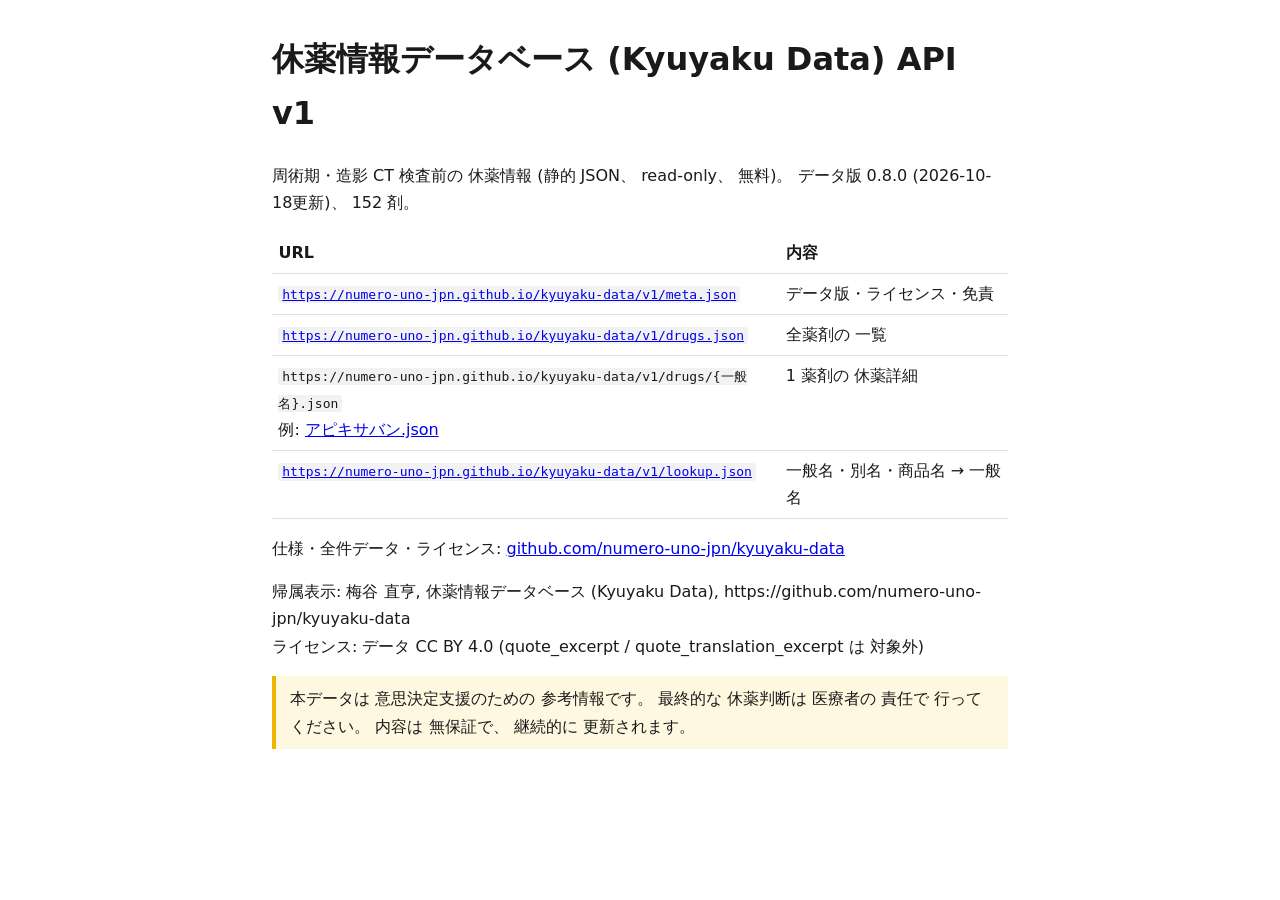
==== index.html @ b1fa1c4a "Sync data v0.8.0 (source 1fcdcb3)" ====
<!doctype html>
<html lang="ja">
<head>
<meta charset="utf-8">
<meta name="viewport" content="width=device-width, initial-scale=1">
<title>休薬情報データベース (Kyuyaku Data) API</title>
<style>
body{font-family:system-ui,-apple-system,"Segoe UI","Hiragino Sans","Noto Sans JP",sans-serif;max-width:46rem;margin:2rem auto;padding:0 1rem;line-height:1.7;color:#1a1a1a;background:#fff}
code{background:#f2f2f2;padding:.1em .3em;border-radius:3px;word-break:break-all}
table{border-collapse:collapse;width:100%}td,th{border-bottom:1px solid #ddd;padding:.4rem;text-align:left;vertical-align:top}
.note{background:#fff8e1;border-left:4px solid #f0b400;padding:.6rem .9rem}
@media (prefers-color-scheme:dark){body{color:#e6e6e6;background:#141414}code{background:#2a2a2a}td,th{border-color:#333}.note{background:#2b2512}a{color:#8ab4ff}}
</style>
</head>
<body>
<h1>休薬情報データベース (Kyuyaku Data) API v1</h1>
<p>周術期・造影 CT 検査前の 休薬情報 (静的 JSON、 read-only、 無料)。 データ版 0.8.0 (2026-10-18更新)、 152 剤。</p>
<table>
<tr><th>URL</th><th>内容</th></tr>
<tr><td><a href="https://numero-uno-jpn.github.io/kyuyaku-data/v1/meta.json"><code>https://numero-uno-jpn.github.io/kyuyaku-data/v1/meta.json</code></a></td><td>データ版・ライセンス・免責</td></tr>
<tr><td><a href="https://numero-uno-jpn.github.io/kyuyaku-data/v1/drugs.json"><code>https://numero-uno-jpn.github.io/kyuyaku-data/v1/drugs.json</code></a></td><td>全薬剤の 一覧</td></tr>
<tr><td><code>https://numero-uno-jpn.github.io/kyuyaku-data/v1/drugs/{一般名}.json</code><br>例: <a href="https://numero-uno-jpn.github.io/kyuyaku-data/v1/drugs/アピキサバン.json">アピキサバン.json</a></td><td>1 薬剤の 休薬詳細</td></tr>
<tr><td><a href="https://numero-uno-jpn.github.io/kyuyaku-data/v1/lookup.json"><code>https://numero-uno-jpn.github.io/kyuyaku-data/v1/lookup.json</code></a></td><td>一般名・別名・商品名 → 一般名</td></tr>
</table>
<p>仕様・全件データ・ライセンス: <a href="https://github.com/numero-uno-jpn/kyuyaku-data">github.com/numero-uno-jpn/kyuyaku-data</a></p>
<p>帰属表示: 梅谷 直亨, 休薬情報データベース (Kyuyaku Data), https://github.com/numero-uno-jpn/kyuyaku-data<br>ライセンス: データ CC BY 4.0 (quote_excerpt / quote_translation_excerpt は 対象外)</p>
<p class="note">本データは 意思決定支援のための 参考情報です。 最終的な 休薬判断は 医療者の 責任で 行ってください。 内容は 無保証で、 継続的に 更新されます。</p>
</body>
</html>
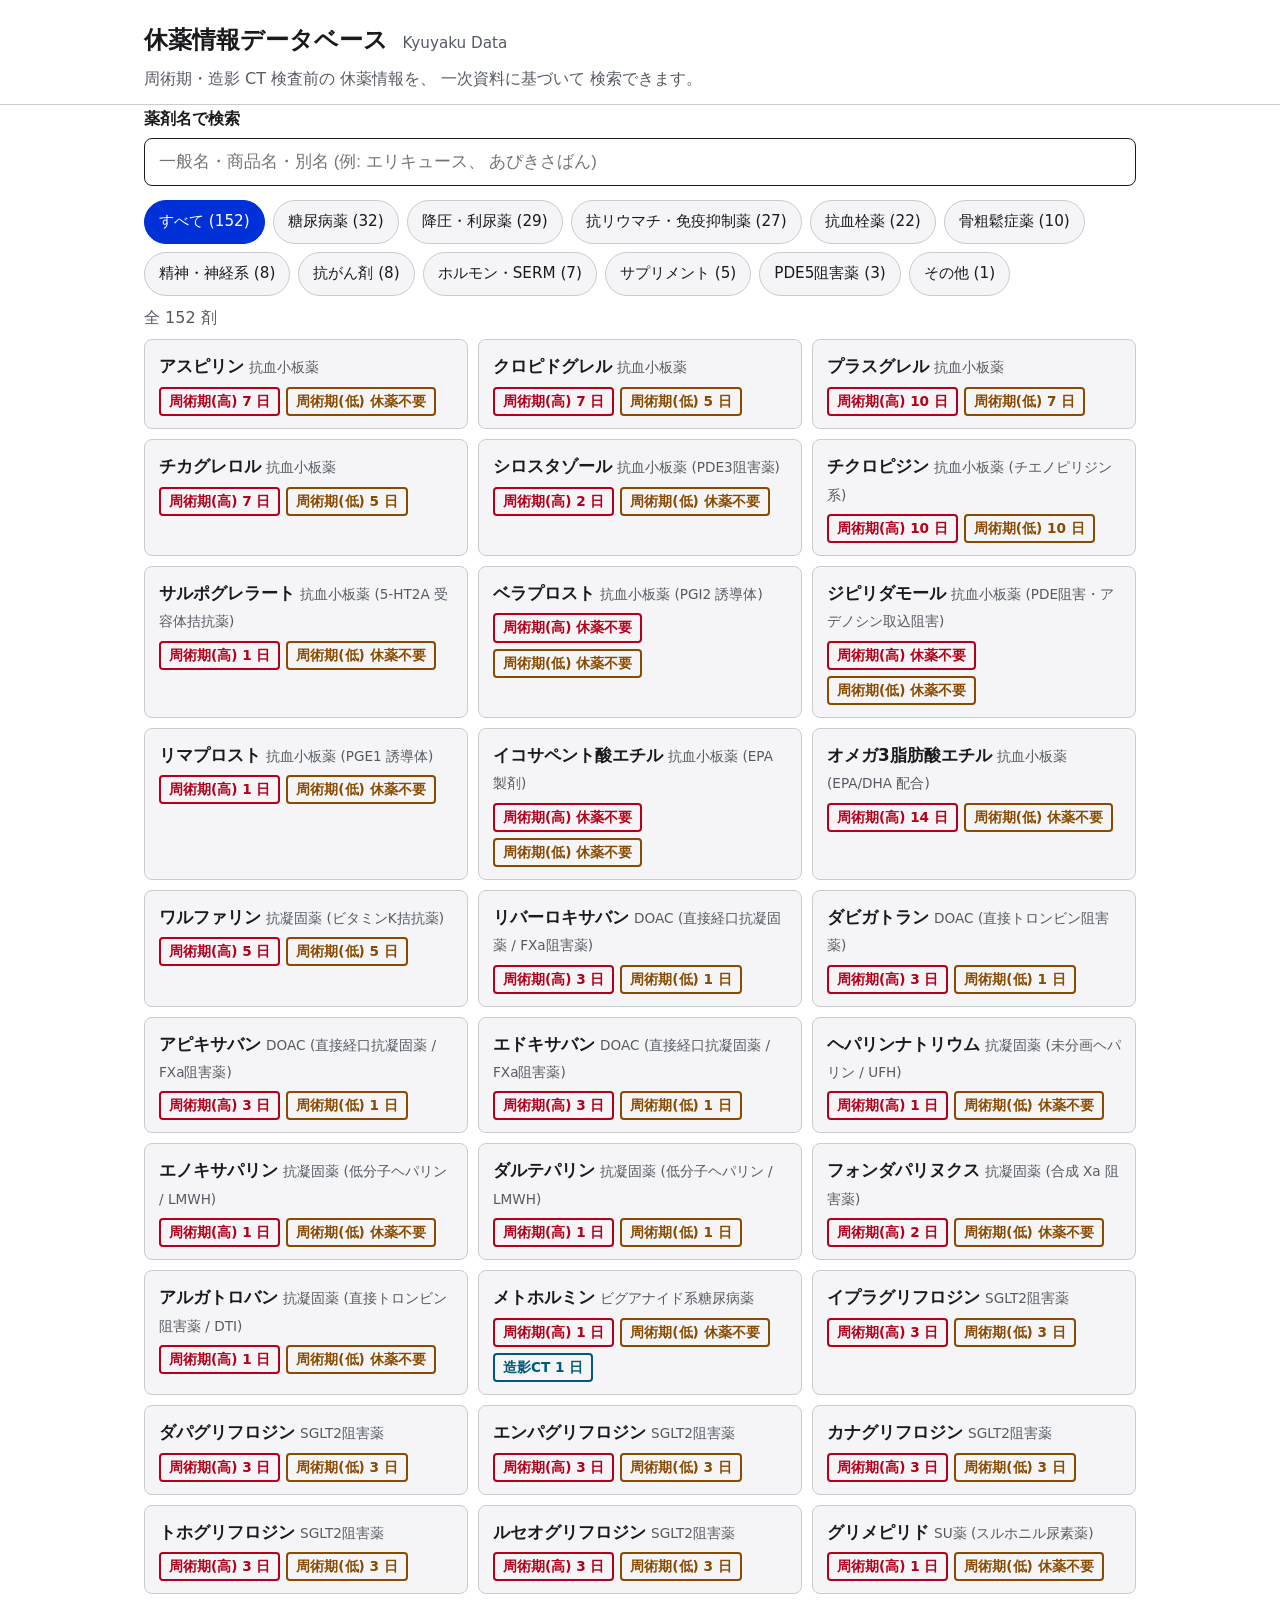
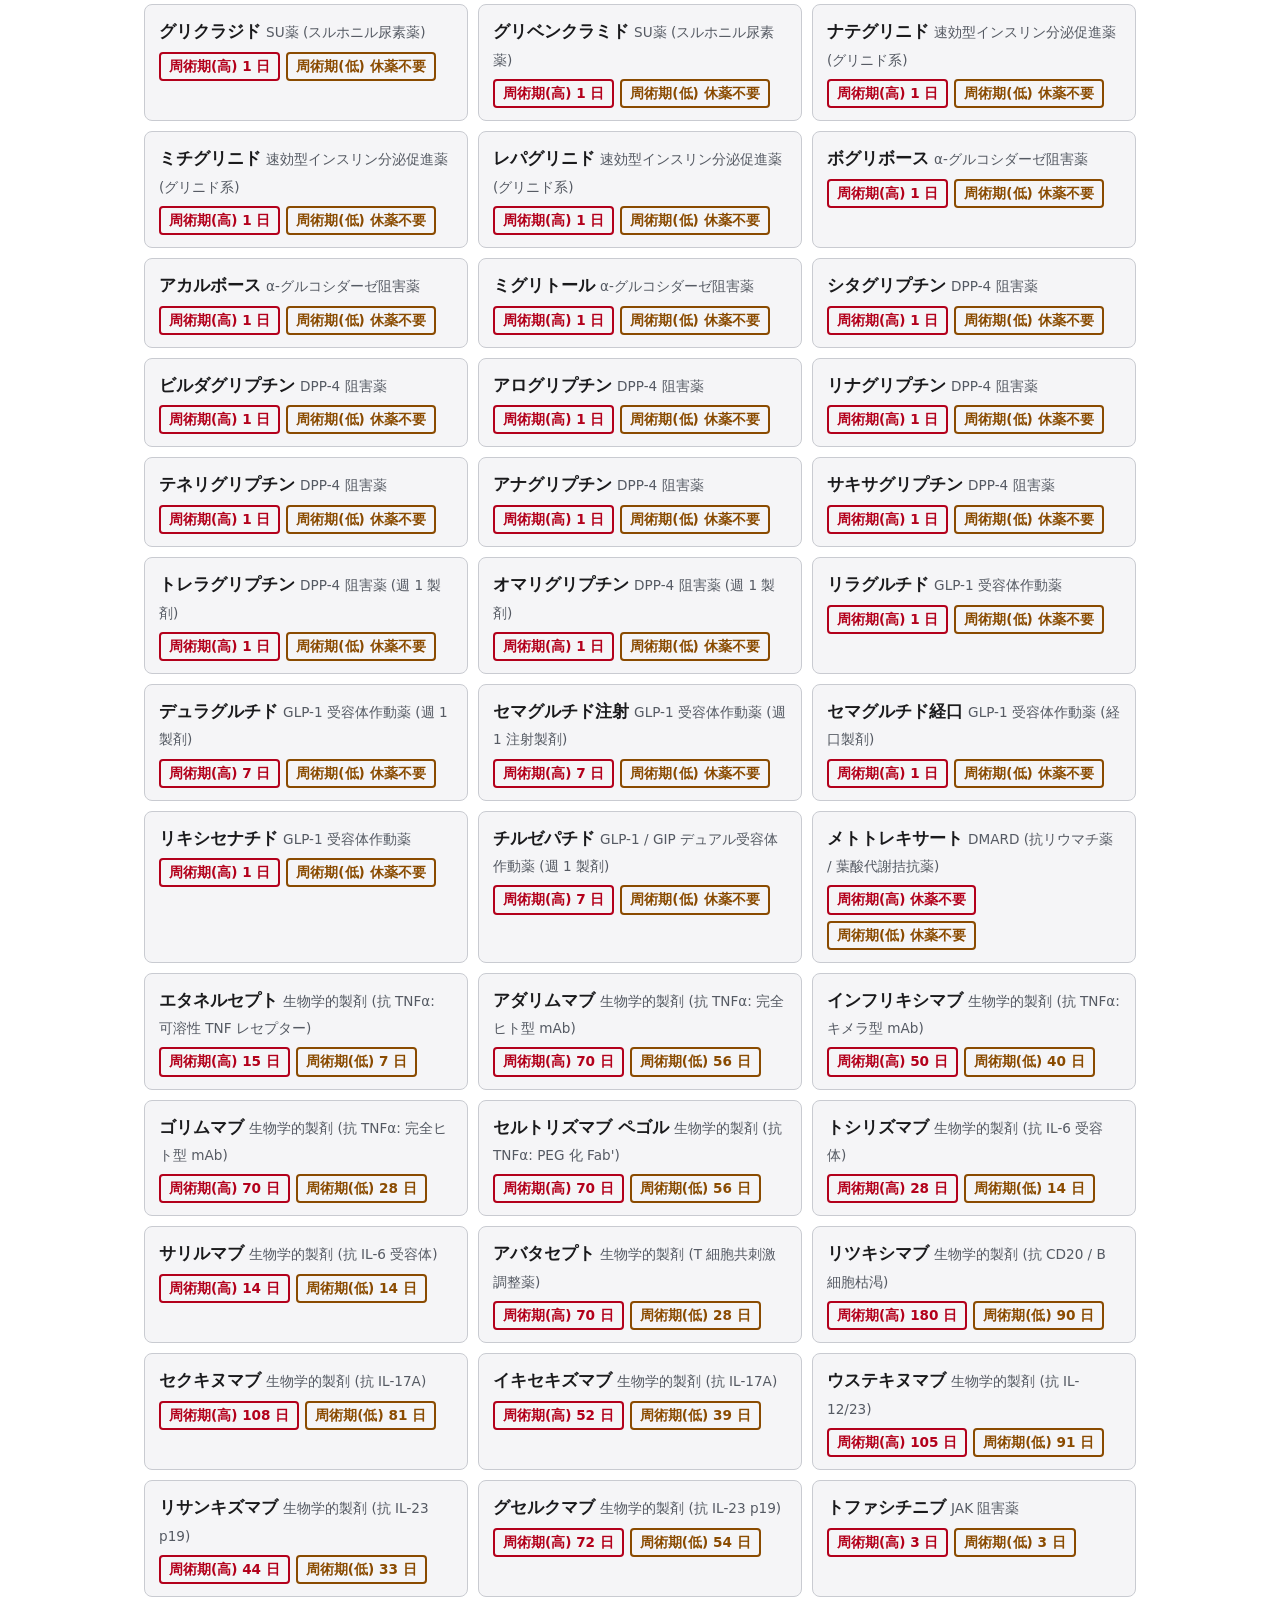
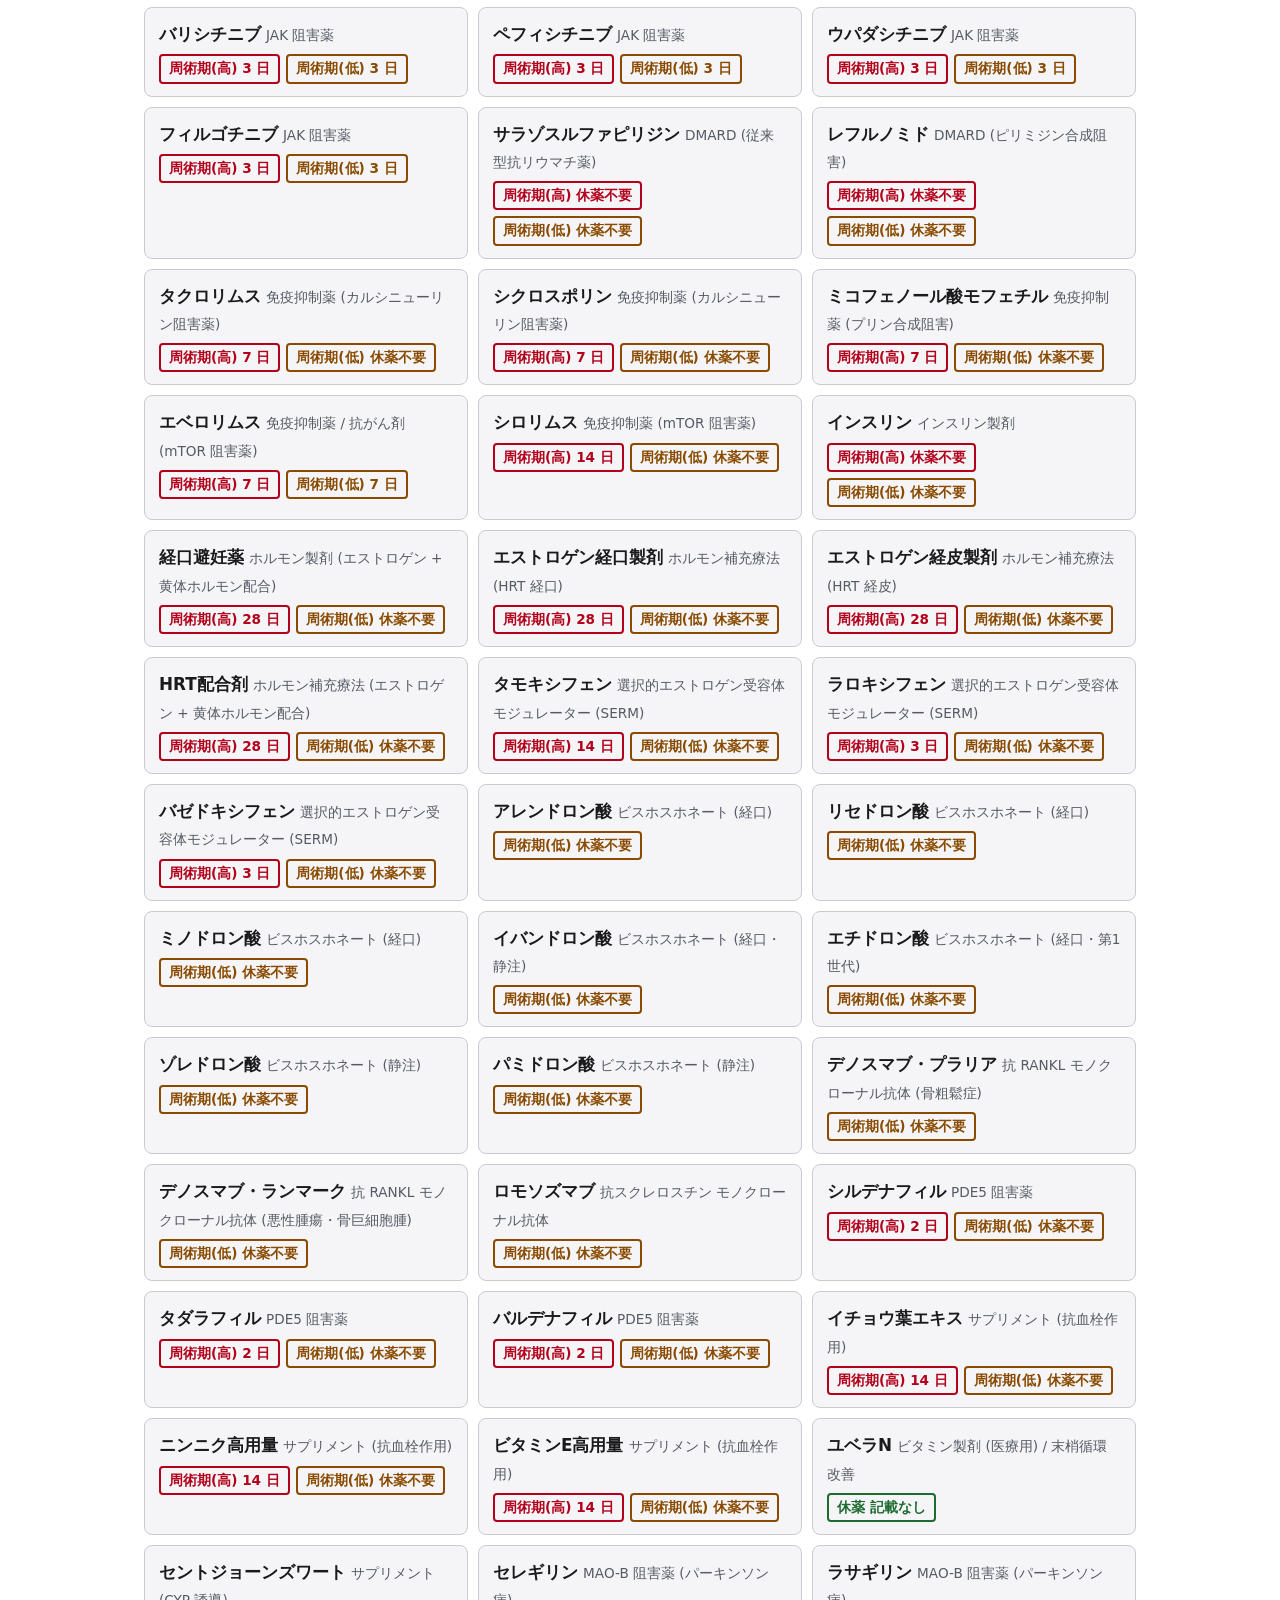
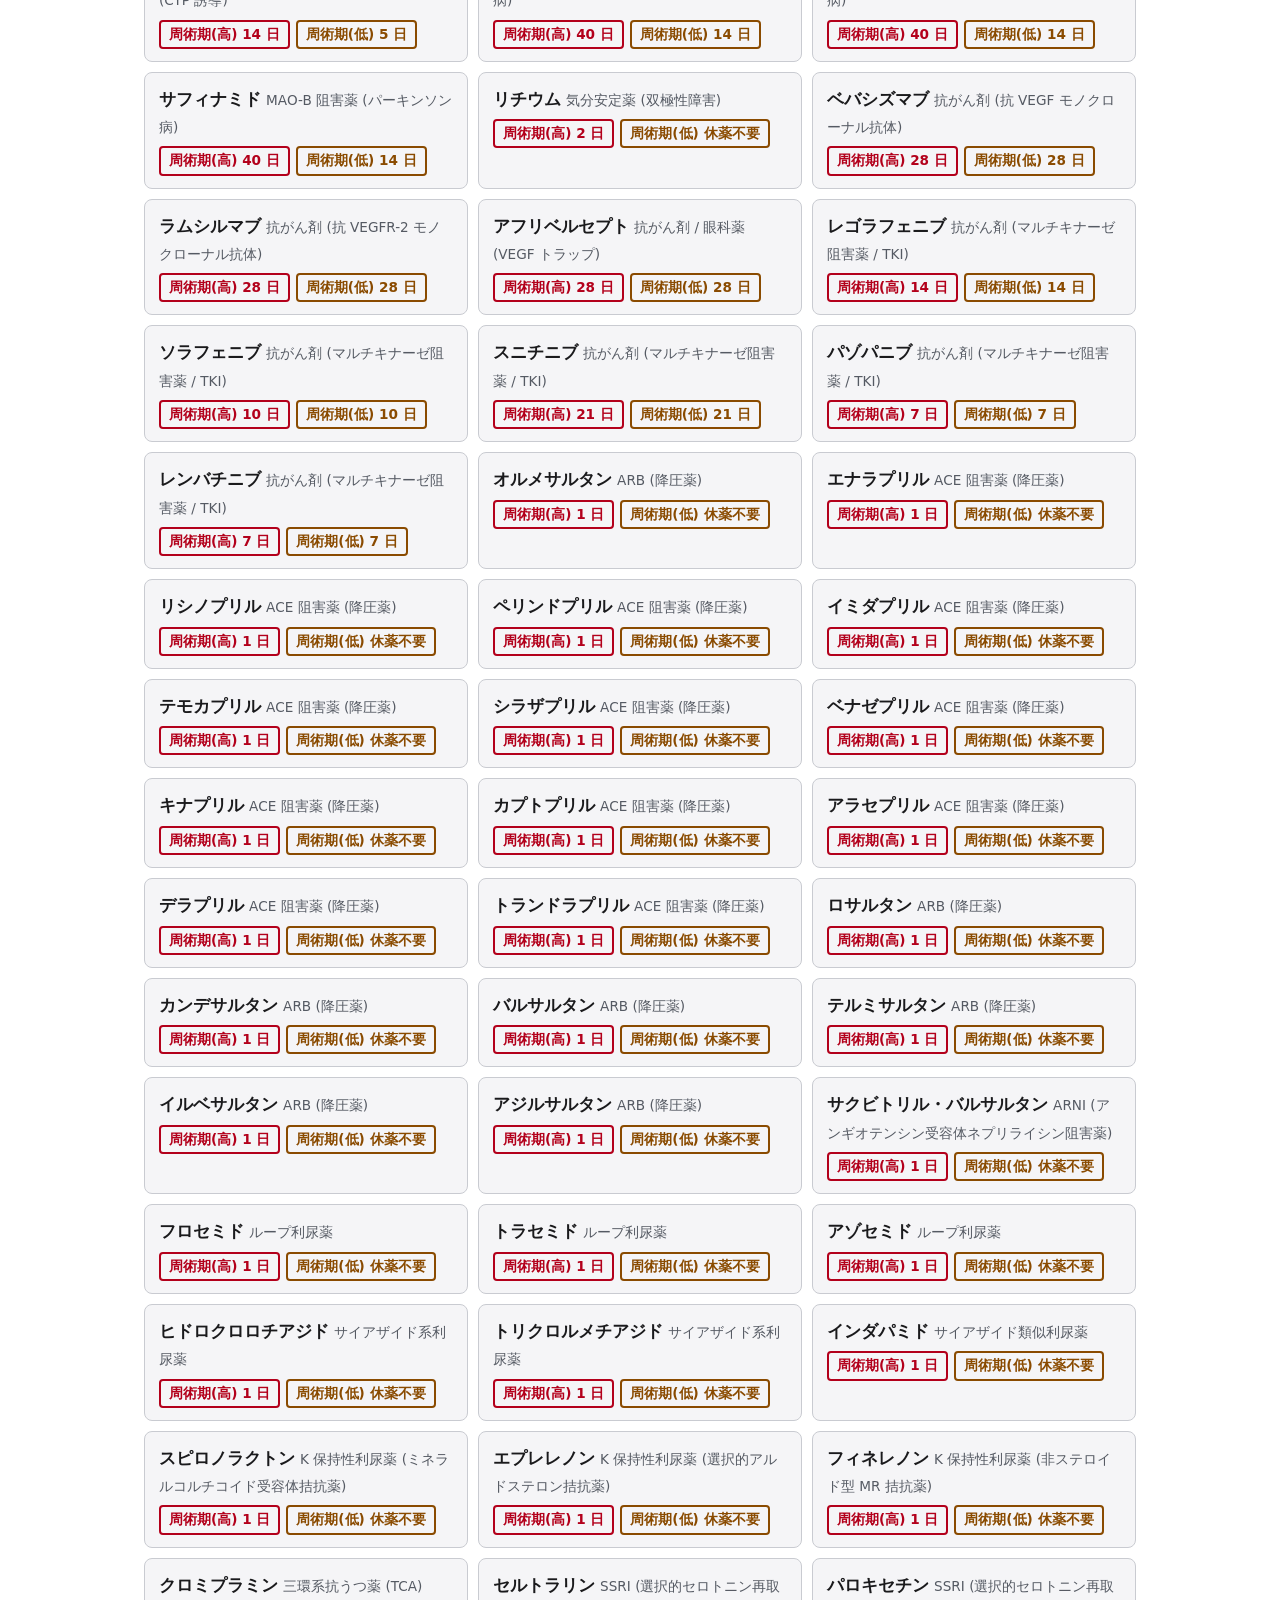
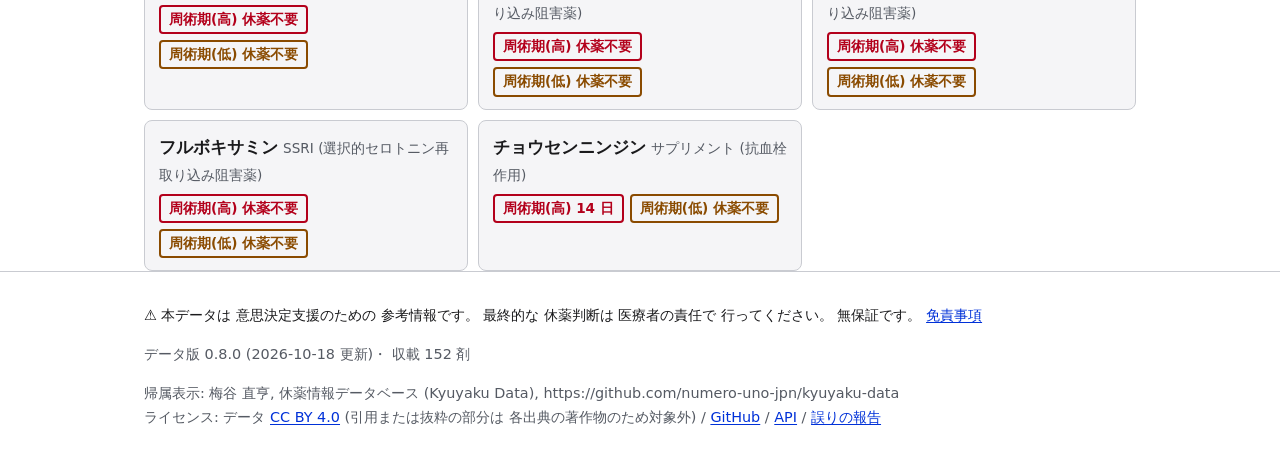
==== commit 5f45d9ce: "Sync data v0.8.0 (source a1aba4d)" ====
--- a/index.html
+++ b/index.html
@@ -3,27 +3,47 @@
 <head>
 <meta charset="utf-8">
 <meta name="viewport" content="width=device-width, initial-scale=1">
-<title>休薬情報データベース (Kyuyaku Data) API</title>
-<style>
-body{font-family:system-ui,-apple-system,"Segoe UI","Hiragino Sans","Noto Sans JP",sans-serif;max-width:46rem;margin:2rem auto;padding:0 1rem;line-height:1.7;color:#1a1a1a;background:#fff}
-code{background:#f2f2f2;padding:.1em .3em;border-radius:3px;word-break:break-all}
-table{border-collapse:collapse;width:100%}td,th{border-bottom:1px solid #ddd;padding:.4rem;text-align:left;vertical-align:top}
-.note{background:#fff8e1;border-left:4px solid #f0b400;padding:.6rem .9rem}
-@media (prefers-color-scheme:dark){body{color:#e6e6e6;background:#141414}code{background:#2a2a2a}td,th{border-color:#333}.note{background:#2b2512}a{color:#8ab4ff}}
-</style>
+<title>休薬情報データベース (Kyuyaku Data)</title>
+<meta name="description" content="周術期・造影 CT 検査前の休薬情報を、学会ガイドライン・PMDA 添付文書などの一次資料に基づいて検索できるオープンデータ。">
+<link rel="stylesheet" href="assets/style.css">
 </head>
 <body>
-<h1>休薬情報データベース (Kyuyaku Data) API v1</h1>
-<p>周術期・造影 CT 検査前の 休薬情報 (静的 JSON、 read-only、 無料)。 データ版 0.8.0 (2026-10-18更新)、 152 剤。</p>
-<table>
-<tr><th>URL</th><th>内容</th></tr>
-<tr><td><a href="https://numero-uno-jpn.github.io/kyuyaku-data/v1/meta.json"><code>https://numero-uno-jpn.github.io/kyuyaku-data/v1/meta.json</code></a></td><td>データ版・ライセンス・免責</td></tr>
-<tr><td><a href="https://numero-uno-jpn.github.io/kyuyaku-data/v1/drugs.json"><code>https://numero-uno-jpn.github.io/kyuyaku-data/v1/drugs.json</code></a></td><td>全薬剤の 一覧</td></tr>
-<tr><td><code>https://numero-uno-jpn.github.io/kyuyaku-data/v1/drugs/{一般名}.json</code><br>例: <a href="https://numero-uno-jpn.github.io/kyuyaku-data/v1/drugs/アピキサバン.json">アピキサバン.json</a></td><td>1 薬剤の 休薬詳細</td></tr>
-<tr><td><a href="https://numero-uno-jpn.github.io/kyuyaku-data/v1/lookup.json"><code>https://numero-uno-jpn.github.io/kyuyaku-data/v1/lookup.json</code></a></td><td>一般名・別名・商品名 → 一般名</td></tr>
-</table>
-<p>仕様・全件データ・ライセンス: <a href="https://github.com/numero-uno-jpn/kyuyaku-data">github.com/numero-uno-jpn/kyuyaku-data</a></p>
-<p>帰属表示: 梅谷 直亨, 休薬情報データベース (Kyuyaku Data), https://github.com/numero-uno-jpn/kyuyaku-data<br>ライセンス: データ CC BY 4.0 (quote_excerpt / quote_translation_excerpt は 対象外)</p>
-<p class="note">本データは 意思決定支援のための 参考情報です。 最終的な 休薬判断は 医療者の 責任で 行ってください。 内容は 無保証で、 継続的に 更新されます。</p>
+<a class="skip" href="#main">本文へ移動</a>
+<header class="site-header">
+  <div class="wrap">
+    <a class="site-title" href="#/">休薬情報データベース <span class="en">Kyuyaku Data</span></a>
+    <p class="site-lead">周術期・造影 CT 検査前の 休薬情報を、 一次資料に基づいて 検索できます。</p>
+  </div>
+</header>
+
+<main id="main" class="wrap" tabindex="-1">
+  <section id="list-view" aria-labelledby="search-label">
+    <div class="search">
+      <label id="search-label" for="q">薬剤名で検索</label>
+      <input id="q" type="search" autocomplete="off" spellcheck="false"
+             placeholder="一般名・商品名・別名 (例: エリキュース、 あぴきさばん)">
+    </div>
+    <div id="groups" class="chips" role="group" aria-label="薬効分類で絞り込み"></div>
+    <p id="status" class="status" aria-live="polite"></p>
+    <ul id="list" class="cards"></ul>
+  </section>
+
+  <section id="detail-view" hidden aria-live="polite"></section>
+</main>
+
+<footer class="site-footer">
+  <div class="wrap">
+    <p class="warn">⚠ 本データは 意思決定支援のための 参考情報です。 最終的な 休薬判断は 医療者の責任で 行ってください。 無保証です。
+      <a href="https://github.com/numero-uno-jpn/kyuyaku-data/blob/main/DISCLAIMER.md">免責事項</a></p>
+    <p id="meta-line"></p>
+    <p>帰属表示: 梅谷 直亨, 休薬情報データベース (Kyuyaku Data), https://github.com/numero-uno-jpn/kyuyaku-data<br>
+      ライセンス: データ <a href="https://creativecommons.org/licenses/by/4.0/deed.ja">CC BY 4.0</a>
+      (引用または抜粋の部分は 各出典の著作物のため対象外) /
+      <a href="https://github.com/numero-uno-jpn/kyuyaku-data">GitHub</a> /
+      <a href="v1/">API</a> /
+      <a href="https://github.com/numero-uno-jpn/kyuyaku-data/issues/new?template=correction.md">誤りの報告</a></p>
+  </div>
+</footer>
+<script src="assets/app.js" type="module"></script>
 </body>
 </html>
--- a/assets/style.css
+++ b/assets/style.css
@@ -0,0 +1,136 @@
+/* 休薬情報データベース 検索サイト — デジタル庁デザインシステムの 基準 (コントラスト・フォーカス・タップ領域) に 準拠 */
+:root {
+  --bg: #ffffff;
+  --surface: #f5f5f7;
+  --text: #1a1a1c;
+  --muted: #555a63;
+  --border: #c9cbd1;
+  --link: #0031d8;
+  --focus: #ffd43d;
+  --focus-ring: #1a1a1c;
+  --primary: #0031d8;
+  --on-primary: #ffffff;
+  --high: #b3001b;      /* 周術期 高リスク */
+  --low: #8a4b00;       /* 周術期 低リスク */
+  --ct: #00597a;        /* 造影CT */
+  --ok: #1d6b2f;        /* 継続可 */
+  --chip-on: #0031d8;
+  --note-bg: #fff6d6;
+  --note-border: #c78a00;
+  --radius: 8px;
+}
+@media (prefers-color-scheme: dark) {
+  :root {
+    --bg: #121316;
+    --surface: #1d1f24;
+    --text: #ececef;
+    --muted: #b4b8c0;
+    --border: #474b54;
+    --link: #8fb0ff;
+    --focus: #ffd43d;
+    --focus-ring: #ffd43d;
+    --primary: #8fb0ff;
+    --on-primary: #0b0c0e;
+    --high: #ff8a99;
+    --low: #f3b45c;
+    --ct: #6fd0f2;
+    --ok: #7fd690;
+    --chip-on: #8fb0ff;
+    --note-bg: #2c2612;
+    --note-border: #c78a00;
+  }
+}
+
+* { box-sizing: border-box; }
+html { -webkit-text-size-adjust: 100%; }
+body {
+  margin: 0;
+  font-family: "Noto Sans JP", "Hiragino Sans", "Yu Gothic UI", "Meiryo", system-ui, sans-serif;
+  font-size: 16px;
+  line-height: 1.7;
+  color: var(--text);
+  background: var(--bg);
+}
+.wrap { max-width: 64rem; margin: 0 auto; padding: 0 16px; }
+a { color: var(--link); text-underline-offset: 2px; }
+:focus-visible { outline: 3px solid var(--focus-ring); outline-offset: 2px; box-shadow: 0 0 0 6px var(--focus); }
+.skip { position: absolute; left: -999px; top: 0; }
+.skip:focus { left: 8px; top: 8px; background: var(--bg); padding: 8px 12px; z-index: 10; }
+
+.site-header { border-bottom: 1px solid var(--border); padding: 20px 0 12px; }
+.site-title { font-size: 1.5rem; font-weight: 700; color: var(--text); text-decoration: none; }
+.site-title .en { font-size: .95rem; font-weight: 500; color: var(--muted); margin-left: .4em; }
+.site-lead { margin: 4px 0 0; color: var(--muted); }
+main { padding: 20px 16px 40px; outline: none; }
+main:focus, main:focus-visible { outline: none; box-shadow: none; }  /* 画面遷移時の プログラム的 フォーカス用 */
+
+.search label { display: block; font-weight: 700; margin-bottom: 6px; }
+.search input {
+  width: 100%; min-height: 48px; padding: 8px 14px; font-size: 1.05rem;
+  color: var(--text); background: var(--bg);
+  border: 1px solid var(--text); border-radius: var(--radius);
+}
+.chips { display: flex; flex-wrap: wrap; gap: 8px; margin: 14px 0 6px; }
+.chip {
+  min-height: 44px; padding: 6px 14px; font: inherit; font-size: .95rem; cursor: pointer;
+  color: var(--text); background: var(--surface);
+  border: 1px solid var(--border); border-radius: 999px;
+}
+.chip[aria-pressed="true"] { color: var(--on-primary); background: var(--chip-on); border-color: var(--chip-on); }
+.status { color: var(--muted); margin: 8px 0; min-height: 1.7em; }
+
+.cards { list-style: none; padding: 0; margin: 0; display: grid; gap: 10px;
+  grid-template-columns: repeat(auto-fill, minmax(17rem, 1fr)); }
+.card {
+  display: block; height: 100%; padding: 12px 14px; min-height: 44px;
+  color: var(--text); text-decoration: none;
+  background: var(--surface); border: 1px solid var(--border); border-radius: var(--radius);
+}
+.card:hover { border-color: var(--primary); }
+.card .name { font-weight: 700; font-size: 1.05rem; }
+.card .cat { color: var(--muted); font-size: .85rem; }
+.card .hit { color: var(--muted); font-size: .85rem; }
+.badges { display: flex; flex-wrap: wrap; gap: 6px; margin-top: 6px; }
+.badge { display: inline-block; padding: 1px 8px; font-size: .85rem; font-weight: 700;
+  border: 2px solid currentColor; border-radius: 4px; }
+.badge.high { color: var(--high); }
+.badge.low { color: var(--low); }
+.badge.ct { color: var(--ct); }
+.badge.ok { color: var(--ok); }
+
+/* 詳細 */
+.back { display: inline-flex; align-items: center; min-height: 44px; margin-bottom: 8px; }
+.detail h1 { font-size: 1.6rem; margin: 0; line-height: 1.4; }
+.detail .cat { color: var(--muted); margin: 2px 0 12px; }
+.alias { color: var(--muted); font-size: .9rem; margin: 0 0 12px; }
+.big { display: grid; gap: 10px; grid-template-columns: repeat(auto-fit, minmax(11rem, 1fr)); margin: 12px 0 16px; }
+.big .box { border: 2px solid currentColor; border-radius: var(--radius); padding: 10px 14px; }
+.big .box .k { font-size: .85rem; font-weight: 700; }
+.big .box .v { font-size: 1.6rem; font-weight: 700; line-height: 1.3; color: var(--text); }
+.big .box.high { color: var(--high); } .big .box.low { color: var(--low); }
+.big .box.ct { color: var(--ct); } .big .box.ok { color: var(--ok); }
+.note { background: var(--note-bg); border-left: 4px solid var(--note-border); padding: 10px 14px; margin: 10px 0; border-radius: 4px; }
+.detail h2 { font-size: 1.2rem; margin: 26px 0 8px; padding-bottom: 4px; border-bottom: 1px solid var(--border); }
+.hint { color: var(--muted); font-size: .9rem; margin: 4px 0 8px; }
+.table-scroll { overflow-x: auto; }
+table { border-collapse: collapse; width: 100%; font-size: .95rem; }
+th, td { border-bottom: 1px solid var(--border); padding: 8px; text-align: left; vertical-align: top; }
+th { background: var(--surface); white-space: nowrap; }
+td.num { white-space: nowrap; font-weight: 700; }
+.deriv { display: inline-block; font-size: .8rem; padding: 0 6px; border: 1px solid var(--border); border-radius: 4px; white-space: nowrap; }
+details { margin-top: 6px; }
+summary { cursor: pointer; color: var(--link); min-height: 32px; }
+blockquote { margin: 6px 0; padding: 6px 12px; border-left: 3px solid var(--border); color: var(--text); background: var(--surface); }
+.tr { color: var(--muted); font-size: .9rem; }
+.loc { color: var(--muted); font-size: .85rem; }
+.refs { padding-left: 1.2em; }
+.refs li { margin-bottom: 10px; }
+.actions { display: flex; flex-wrap: wrap; gap: 8px; margin: 18px 0 0; }
+.btn {
+  min-height: 44px; padding: 8px 16px; font: inherit; cursor: pointer;
+  color: var(--on-primary); background: var(--primary); border: 1px solid var(--primary); border-radius: var(--radius);
+}
+.btn.secondary { color: var(--primary); background: transparent; }
+
+.site-footer { border-top: 1px solid var(--border); padding: 16px 0 32px; color: var(--muted); font-size: .9rem; }
+.site-footer .warn { color: var(--text); }
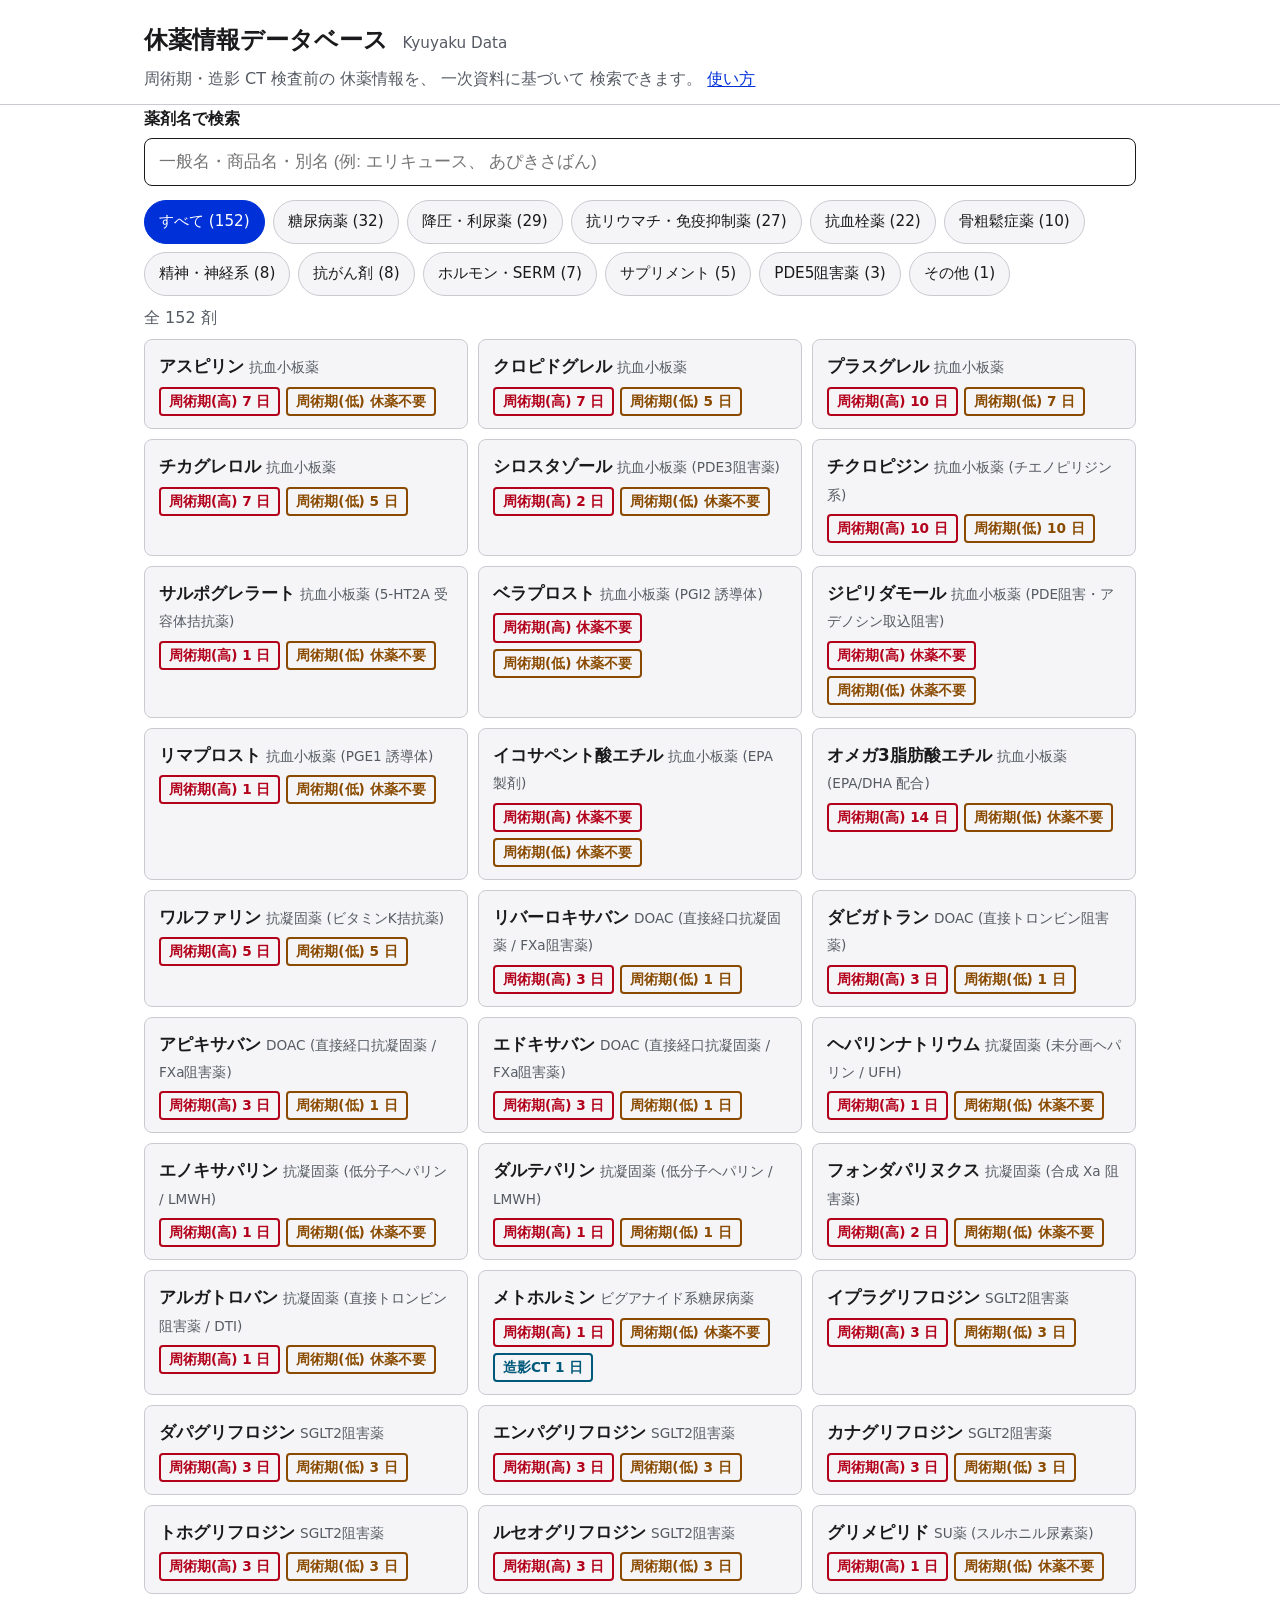
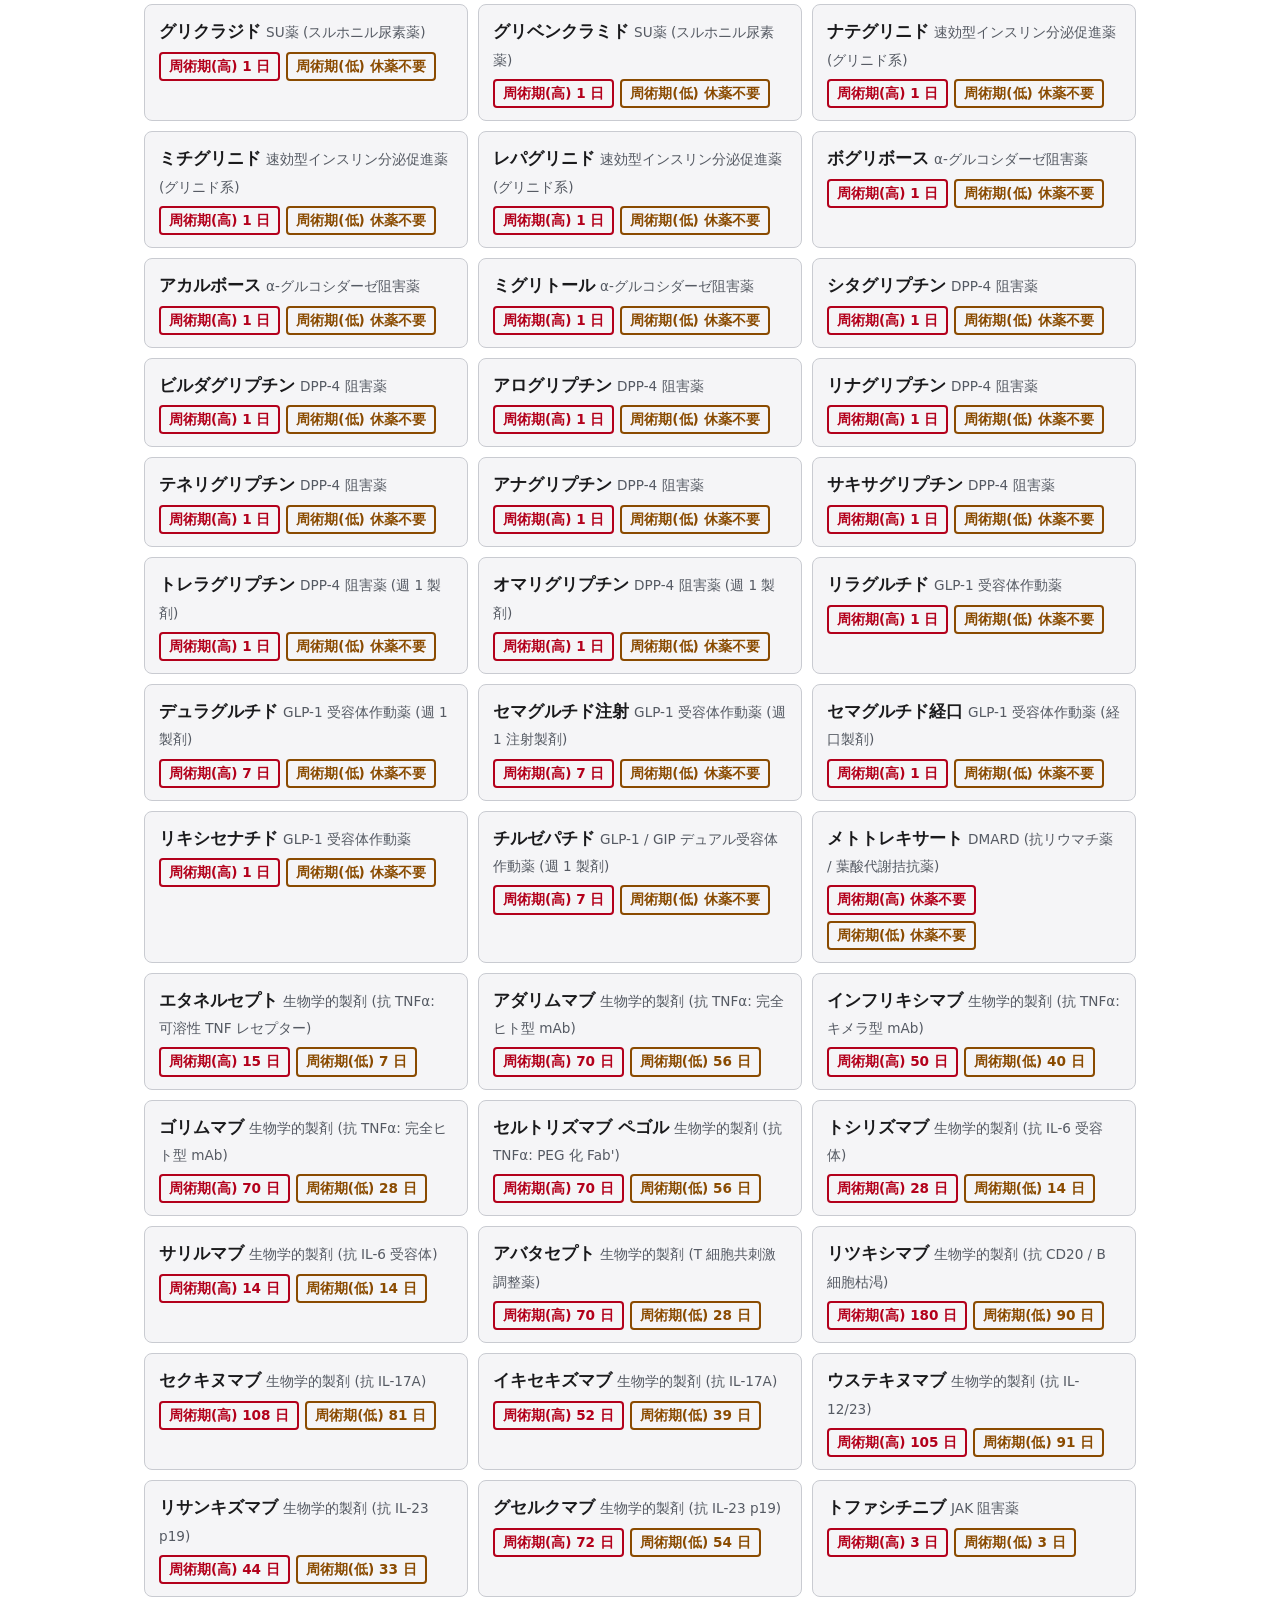
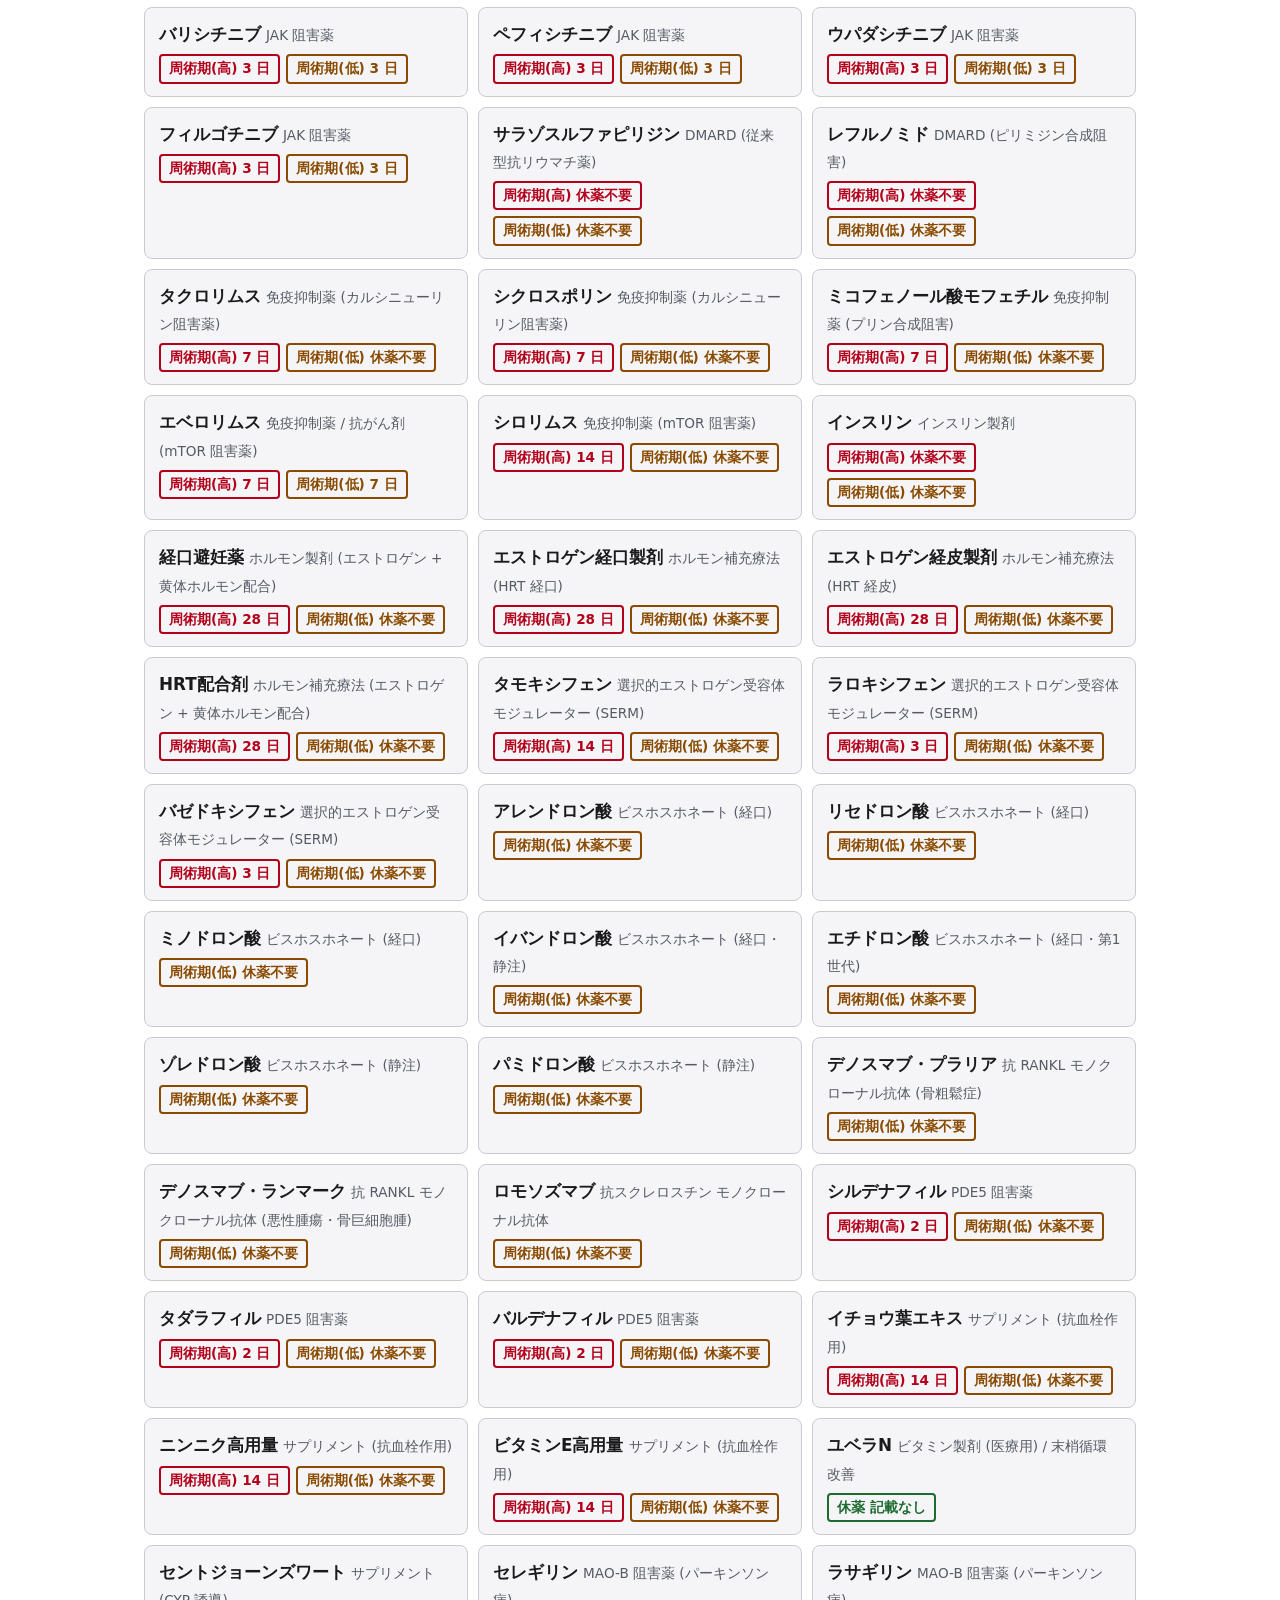
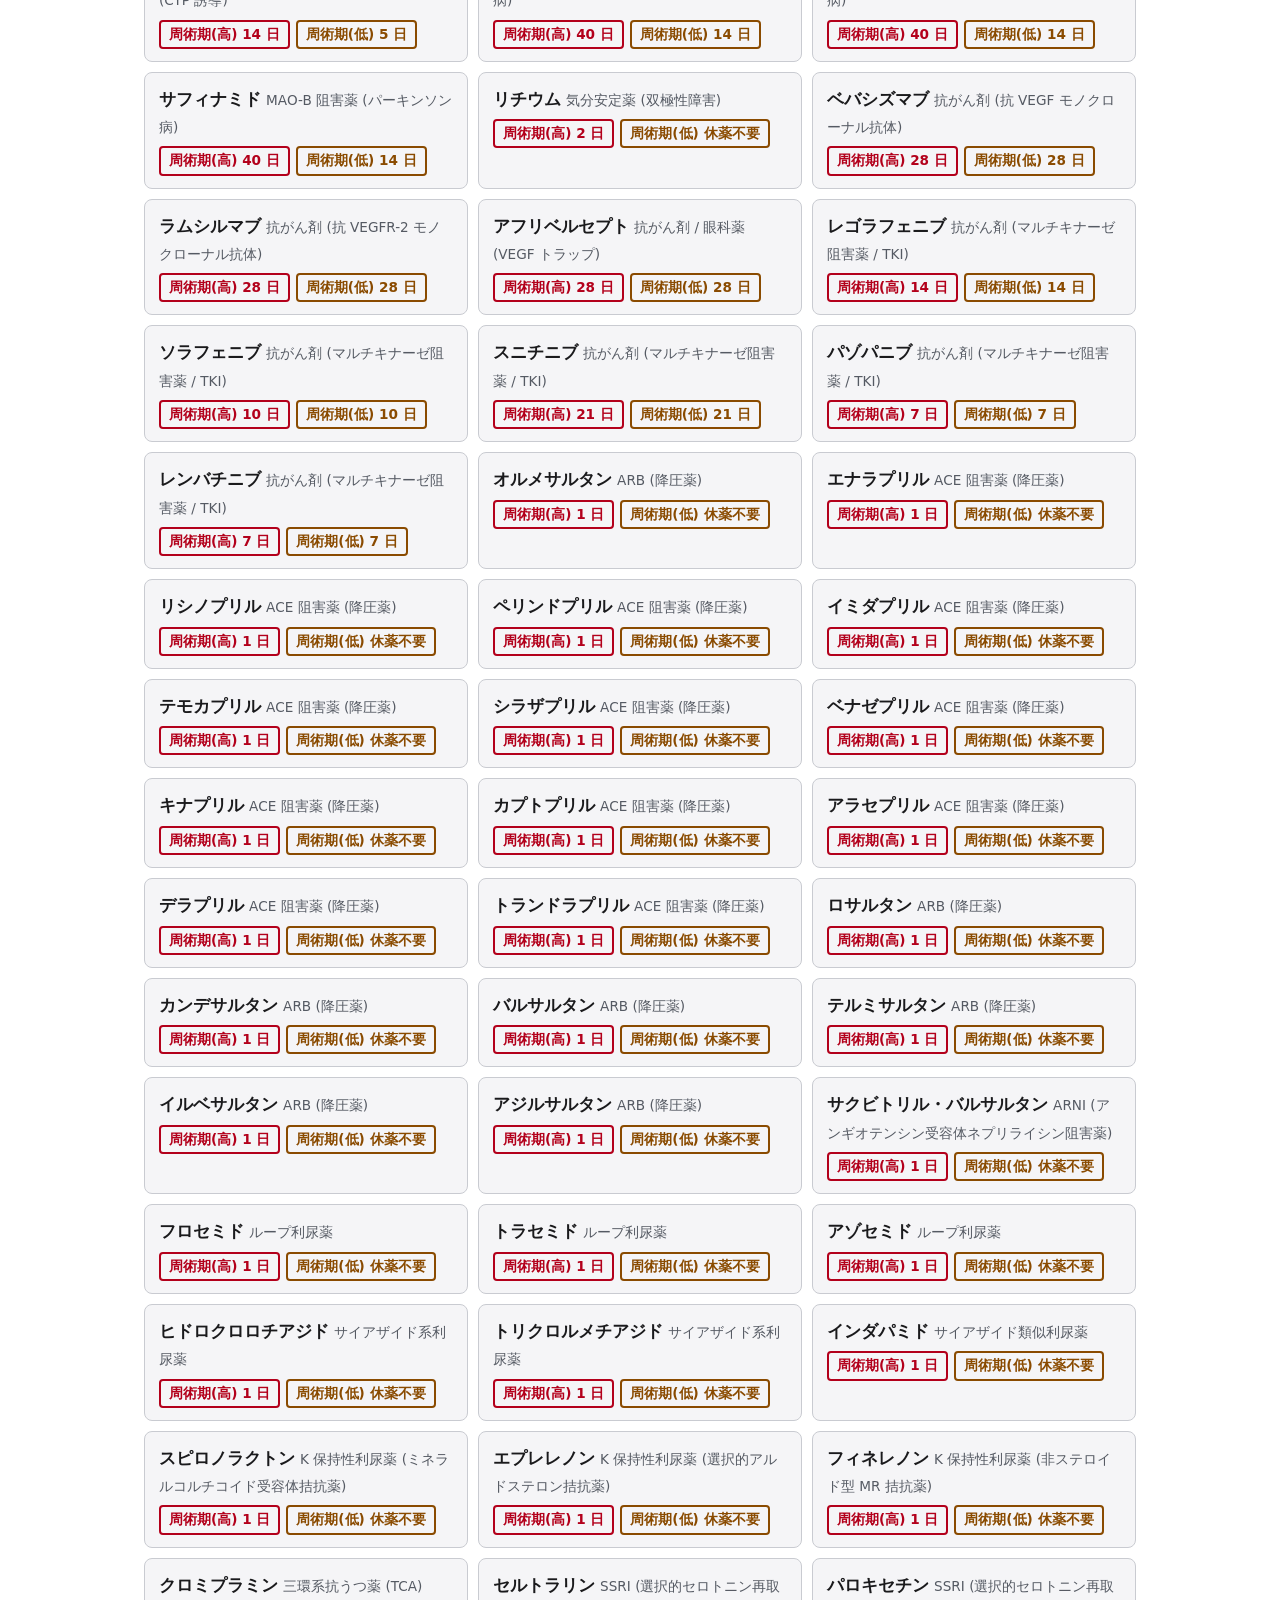
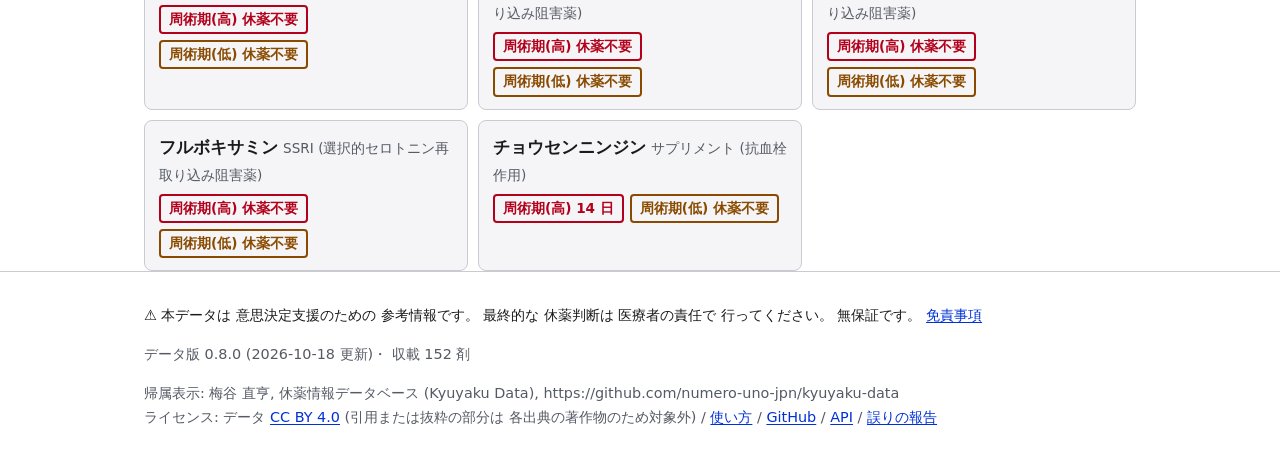
==== commit 7ca5350f: "Sync data v0.8.0 (source 51dc982)" ====
--- a/index.html
+++ b/index.html
@@ -12,7 +12,7 @@
 <header class="site-header">
   <div class="wrap">
     <a class="site-title" href="#/">休薬情報データベース <span class="en">Kyuyaku Data</span></a>
-    <p class="site-lead">周術期・造影 CT 検査前の 休薬情報を、 一次資料に基づいて 検索できます。</p>
+    <p class="site-lead">周術期・造影 CT 検査前の 休薬情報を、 一次資料に基づいて 検索できます。 <a href="guide.html">使い方</a></p>
   </div>
 </header>
 
@@ -39,6 +39,7 @@
     <p>帰属表示: 梅谷 直亨, 休薬情報データベース (Kyuyaku Data), https://github.com/numero-uno-jpn/kyuyaku-data<br>
       ライセンス: データ <a href="https://creativecommons.org/licenses/by/4.0/deed.ja">CC BY 4.0</a>
       (引用または抜粋の部分は 各出典の著作物のため対象外) /
+      <a href="guide.html">使い方</a> /
       <a href="https://github.com/numero-uno-jpn/kyuyaku-data">GitHub</a> /
       <a href="v1/">API</a> /
       <a href="https://github.com/numero-uno-jpn/kyuyaku-data/issues/new?template=correction.md">誤りの報告</a></p>
--- a/assets/style.css
+++ b/assets/style.css
@@ -54,6 +54,8 @@
 .wrap { max-width: 64rem; margin: 0 auto; padding: 0 16px; }
 a { color: var(--link); text-underline-offset: 2px; }
 :focus-visible { outline: 3px solid var(--focus-ring); outline-offset: 2px; box-shadow: 0 0 0 6px var(--focus); }
+.sr { position: absolute; width: 1px; height: 1px; overflow: hidden; clip: rect(0 0 0 0); white-space: nowrap; }
+.ext { font-size: .8em; margin-left: .15em; }
 .skip { position: absolute; left: -999px; top: 0; }
 .skip:focus { left: 8px; top: 8px; background: var(--bg); padding: 8px 12px; z-index: 10; }
 
@@ -78,6 +80,8 @@
 }
 .chip[aria-pressed="true"] { color: var(--on-primary); background: var(--chip-on); border-color: var(--chip-on); }
 .status { color: var(--muted); margin: 8px 0; min-height: 1.7em; }
+.link-btn { font: inherit; color: var(--link); background: none; border: none; padding: 4px 2px; min-height: 44px;
+  text-decoration: underline; text-underline-offset: 2px; cursor: pointer; }
 
 .cards { list-style: none; padding: 0; margin: 0; display: grid; gap: 10px;
   grid-template-columns: repeat(auto-fill, minmax(17rem, 1fr)); }
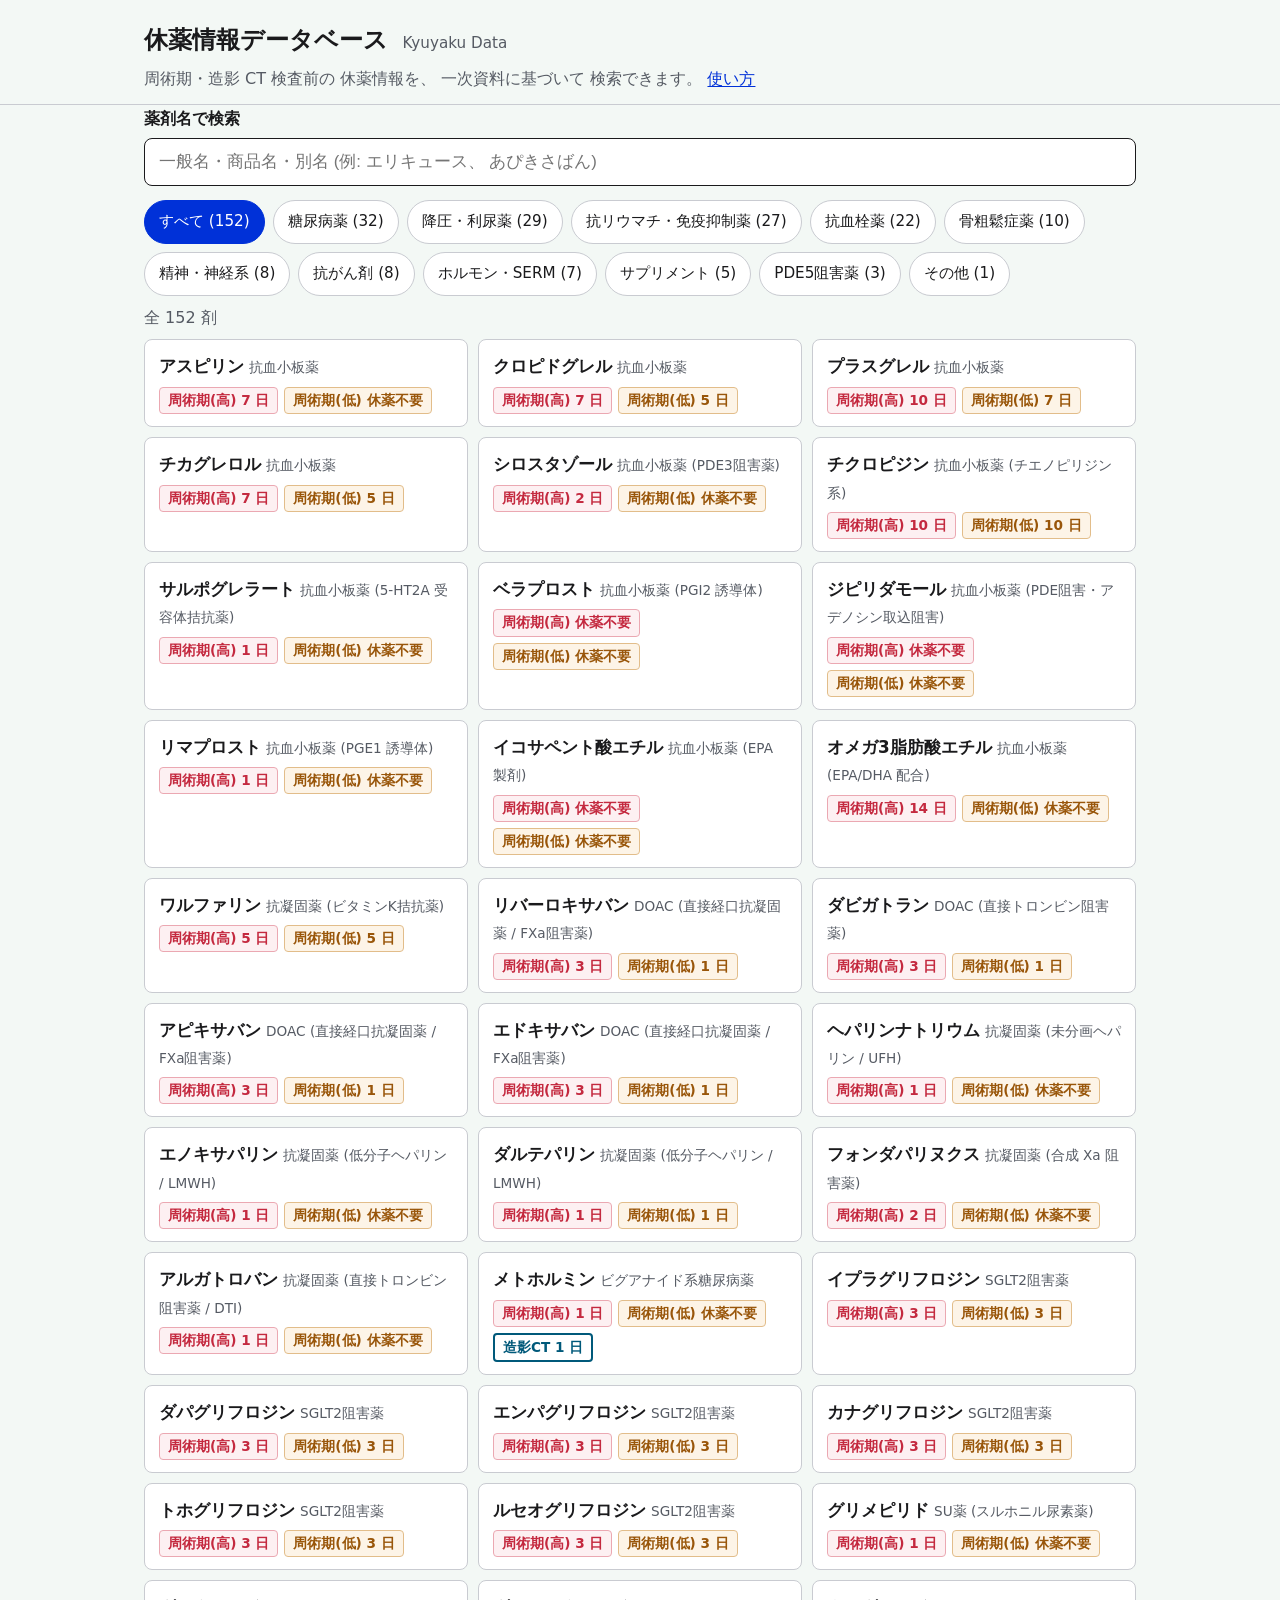
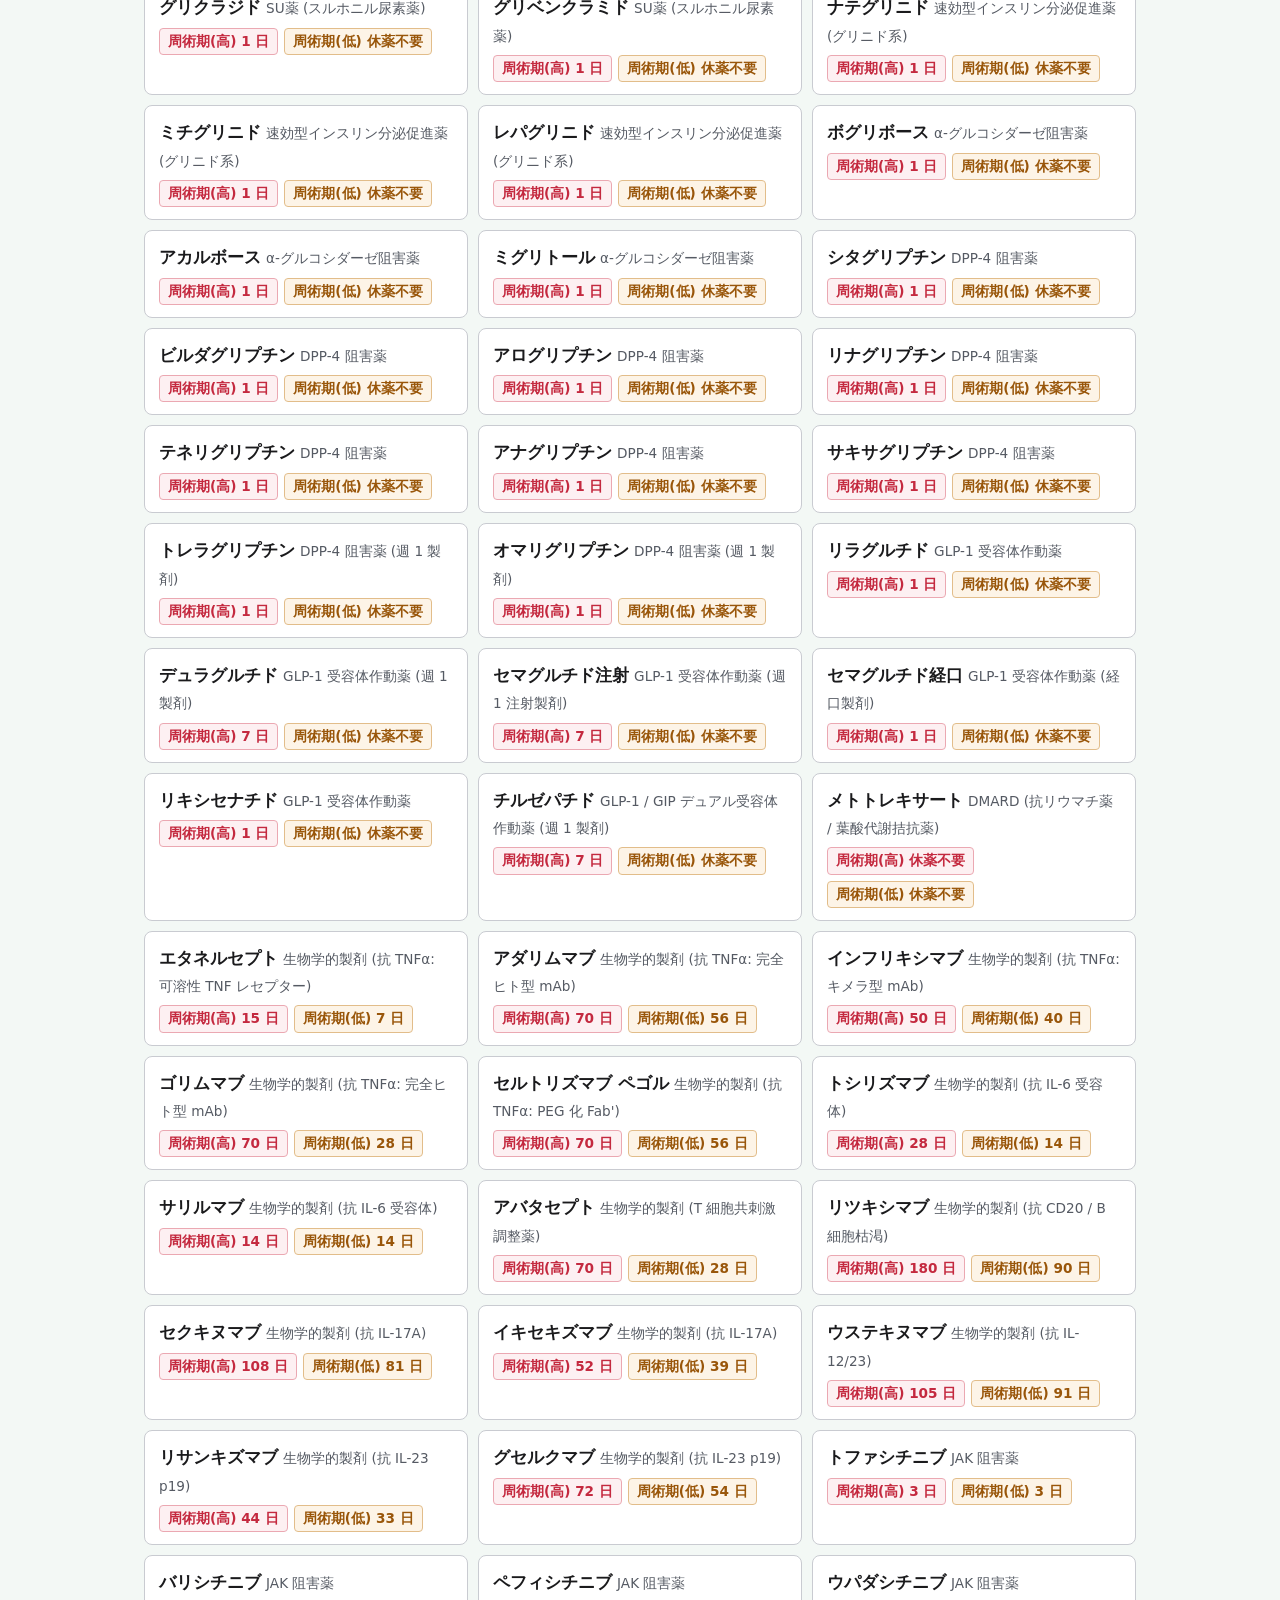
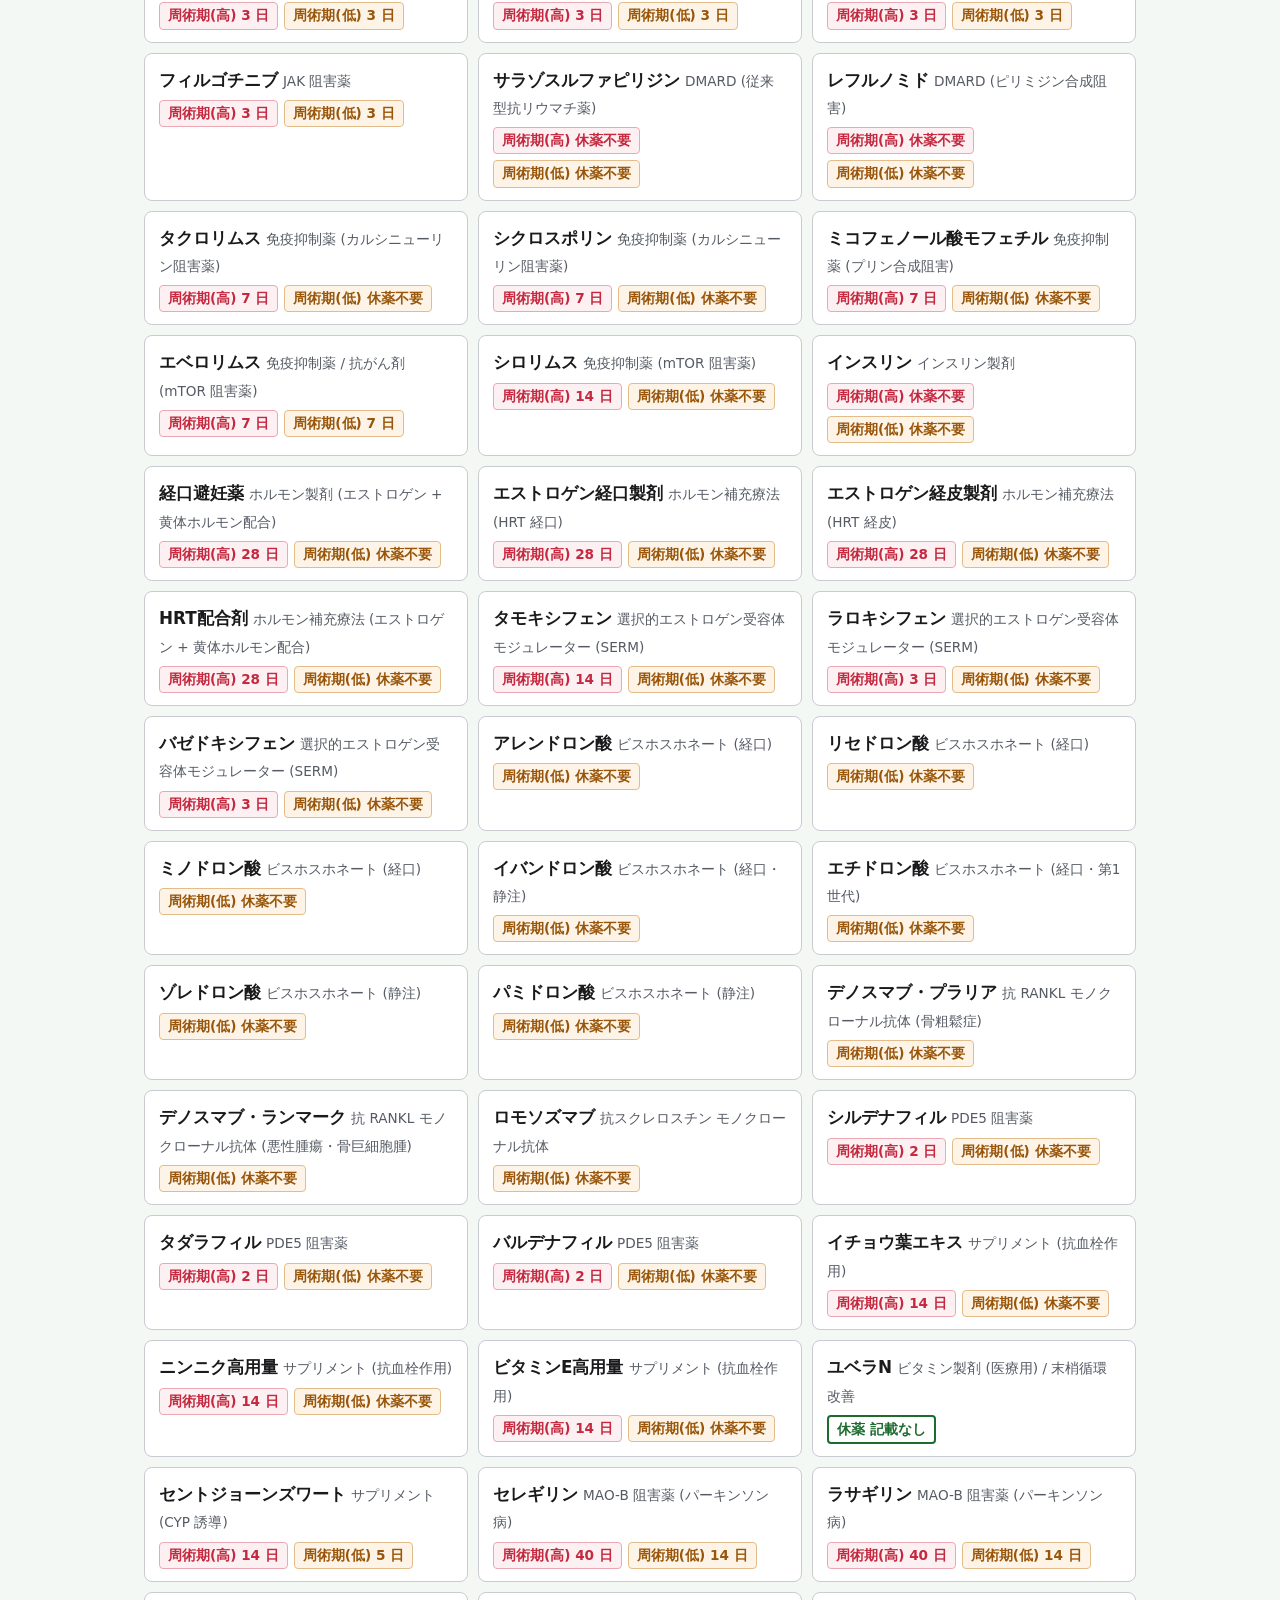
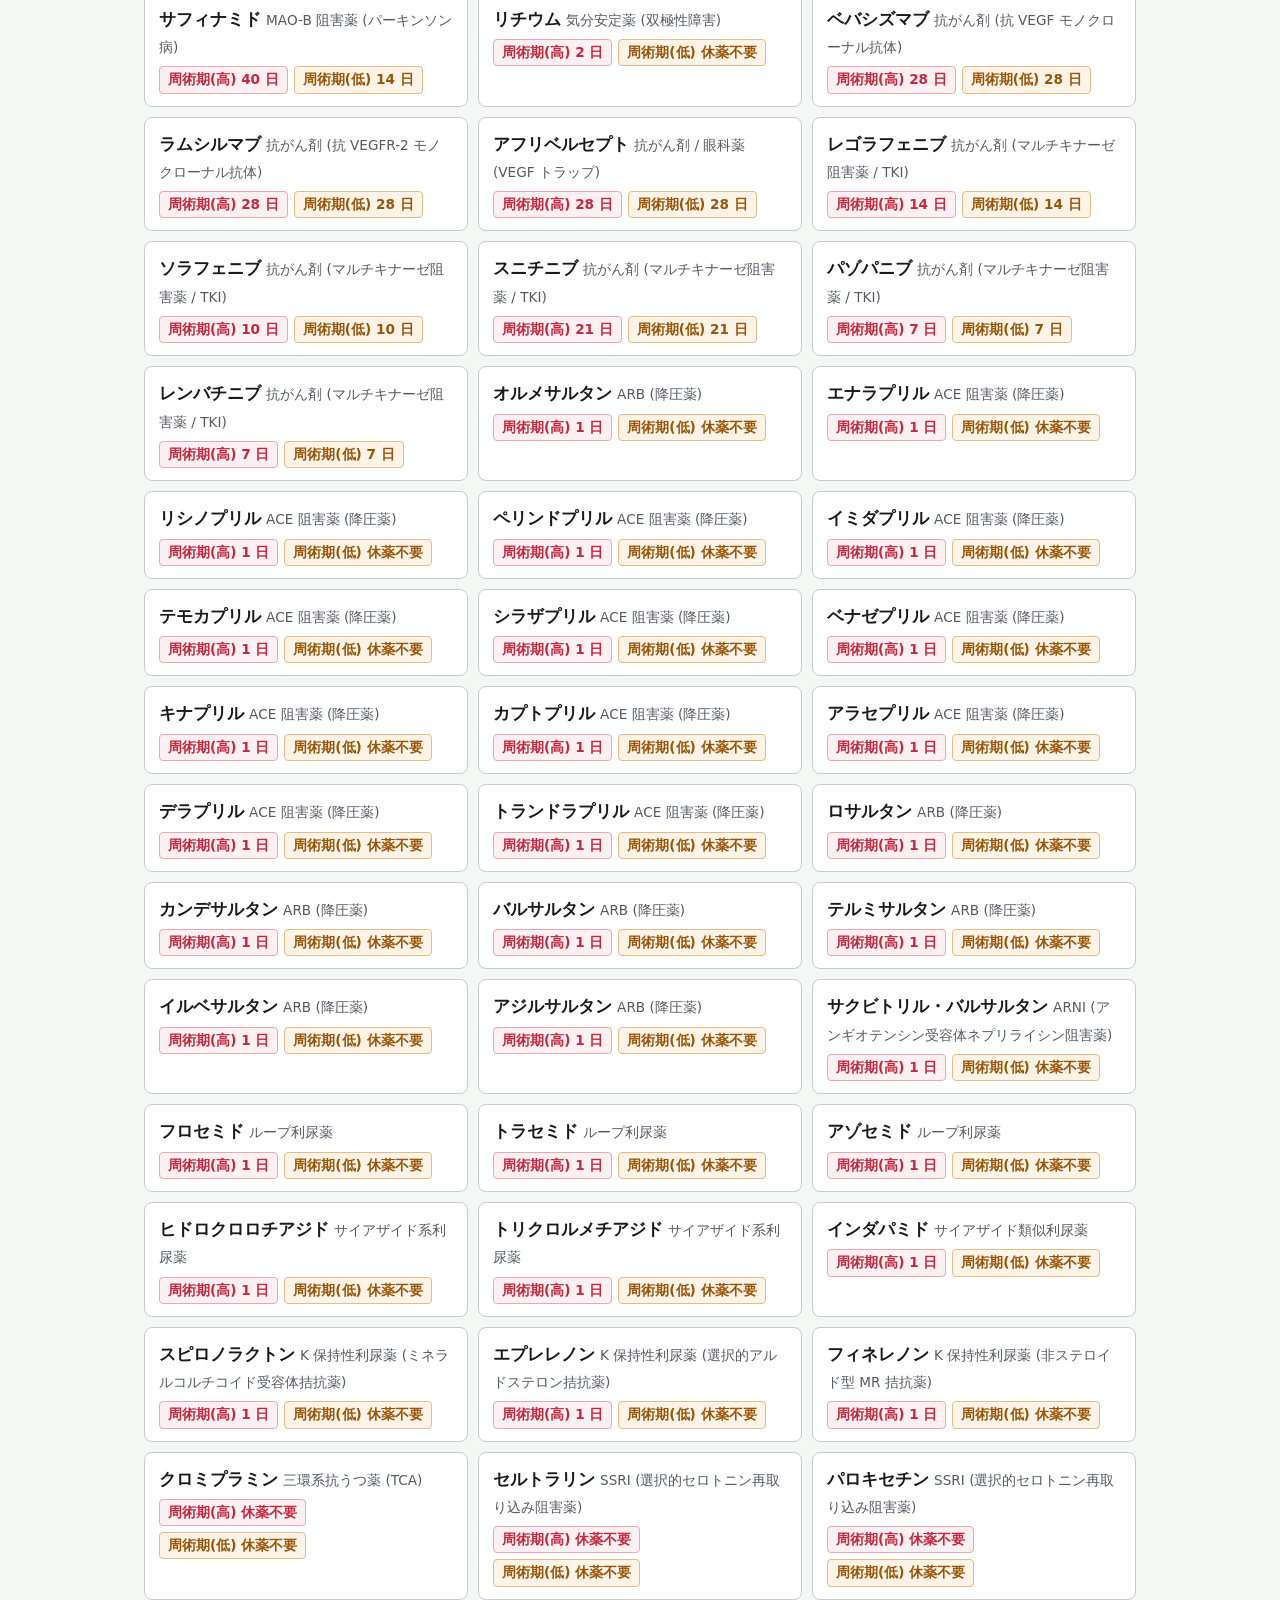
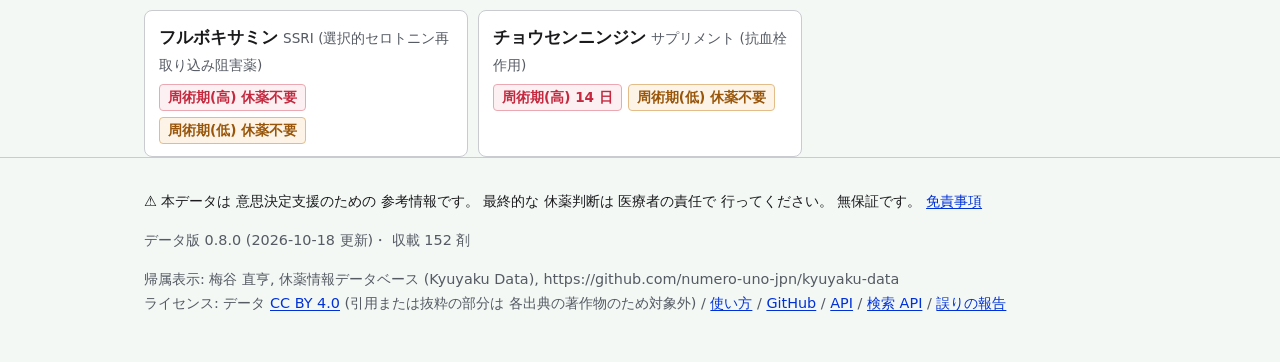
==== commit d79d901a: "Sync data v0.8.0 (source 4e38650)" ====
--- a/index.html
+++ b/index.html
@@ -42,6 +42,7 @@
       <a href="guide.html">使い方</a> /
       <a href="https://github.com/numero-uno-jpn/kyuyaku-data">GitHub</a> /
       <a href="v1/">API</a> /
+      <a href="search-api.html">検索 API</a> /
       <a href="https://github.com/numero-uno-jpn/kyuyaku-data/issues/new?template=correction.md">誤りの報告</a></p>
   </div>
 </footer>
--- a/assets/style.css
+++ b/assets/style.css
@@ -1,7 +1,8 @@
 /* 休薬情報データベース 検索サイト — デジタル庁デザインシステムの 基準 (コントラスト・フォーカス・タップ領域) に 準拠 */
 :root {
-  --bg: #ffffff;
-  --surface: #f5f5f7;
+  --bg: #f3f8f5;        /* ごく淡い ミントグリーン */
+  --surface: #ffffff;   /* カード・ボタン・入力欄 (背景より 一段 明るく) */
+  --subtle: #e8f1eb;    /* 表の見出し・引用・目次 */
   --text: #1a1a1c;
   --muted: #555a63;
   --border: #c9cbd1;
@@ -12,6 +13,8 @@
   --on-primary: #ffffff;
   --high: #b3001b;      /* 周術期 高リスク */
   --low: #8a4b00;       /* 周術期 低リスク */
+  --high-badge: #c4293f; --high-fill: #fdf0f2; --high-line: #eba8b2;   /* 一覧バッジ (淡め) */
+  --low-badge: #99560a;  --low-fill: #fdf4e7;  --low-line: #e2bd8a;
   --ct: #00597a;        /* 造影CT */
   --ok: #1d6b2f;        /* 継続可 */
   --chip-on: #0031d8;
@@ -23,6 +26,7 @@
   :root {
     --bg: #121316;
     --surface: #1d1f24;
+    --subtle: #262930;
     --text: #ececef;
     --muted: #b4b8c0;
     --border: #474b54;
@@ -33,6 +37,8 @@
     --on-primary: #0b0c0e;
     --high: #ff8a99;
     --low: #f3b45c;
+    --high-badge: #ff9aa7; --high-fill: #3a1d22; --high-line: #7a3a44;
+    --low-badge: #f3b45c;  --low-fill: #33260f;  --low-line: #6e5122;
     --ct: #6fd0f2;
     --ok: #7fd690;
     --chip-on: #8fb0ff;
@@ -69,7 +75,7 @@
 .search label { display: block; font-weight: 700; margin-bottom: 6px; }
 .search input {
   width: 100%; min-height: 48px; padding: 8px 14px; font-size: 1.05rem;
-  color: var(--text); background: var(--bg);
+  color: var(--text); background: var(--surface);
   border: 1px solid var(--text); border-radius: var(--radius);
 }
 .chips { display: flex; flex-wrap: wrap; gap: 8px; margin: 14px 0 6px; }
@@ -97,8 +103,8 @@
 .badges { display: flex; flex-wrap: wrap; gap: 6px; margin-top: 6px; }
 .badge { display: inline-block; padding: 1px 8px; font-size: .85rem; font-weight: 700;
   border: 2px solid currentColor; border-radius: 4px; }
-.badge.high { color: var(--high); }
-.badge.low { color: var(--low); }
+.badge.high { color: var(--high-badge); background: var(--high-fill); border: 1px solid var(--high-line); }
+.badge.low { color: var(--low-badge); background: var(--low-fill); border: 1px solid var(--low-line); }
 .badge.ct { color: var(--ct); }
 .badge.ok { color: var(--ok); }
 
@@ -119,12 +125,12 @@
 .table-scroll { overflow-x: auto; }
 table { border-collapse: collapse; width: 100%; font-size: .95rem; }
 th, td { border-bottom: 1px solid var(--border); padding: 8px; text-align: left; vertical-align: top; }
-th { background: var(--surface); white-space: nowrap; }
+th { background: var(--subtle); white-space: nowrap; }
 td.num { white-space: nowrap; font-weight: 700; }
 .deriv { display: inline-block; font-size: .8rem; padding: 0 6px; border: 1px solid var(--border); border-radius: 4px; white-space: nowrap; }
 details { margin-top: 6px; }
 summary { cursor: pointer; color: var(--link); min-height: 32px; }
-blockquote { margin: 6px 0; padding: 6px 12px; border-left: 3px solid var(--border); color: var(--text); background: var(--surface); }
+blockquote { margin: 6px 0; padding: 6px 12px; border-left: 3px solid var(--border); color: var(--text); background: var(--subtle); }
 .tr { color: var(--muted); font-size: .9rem; }
 .loc { color: var(--muted); font-size: .85rem; }
 .refs { padding-left: 1.2em; }
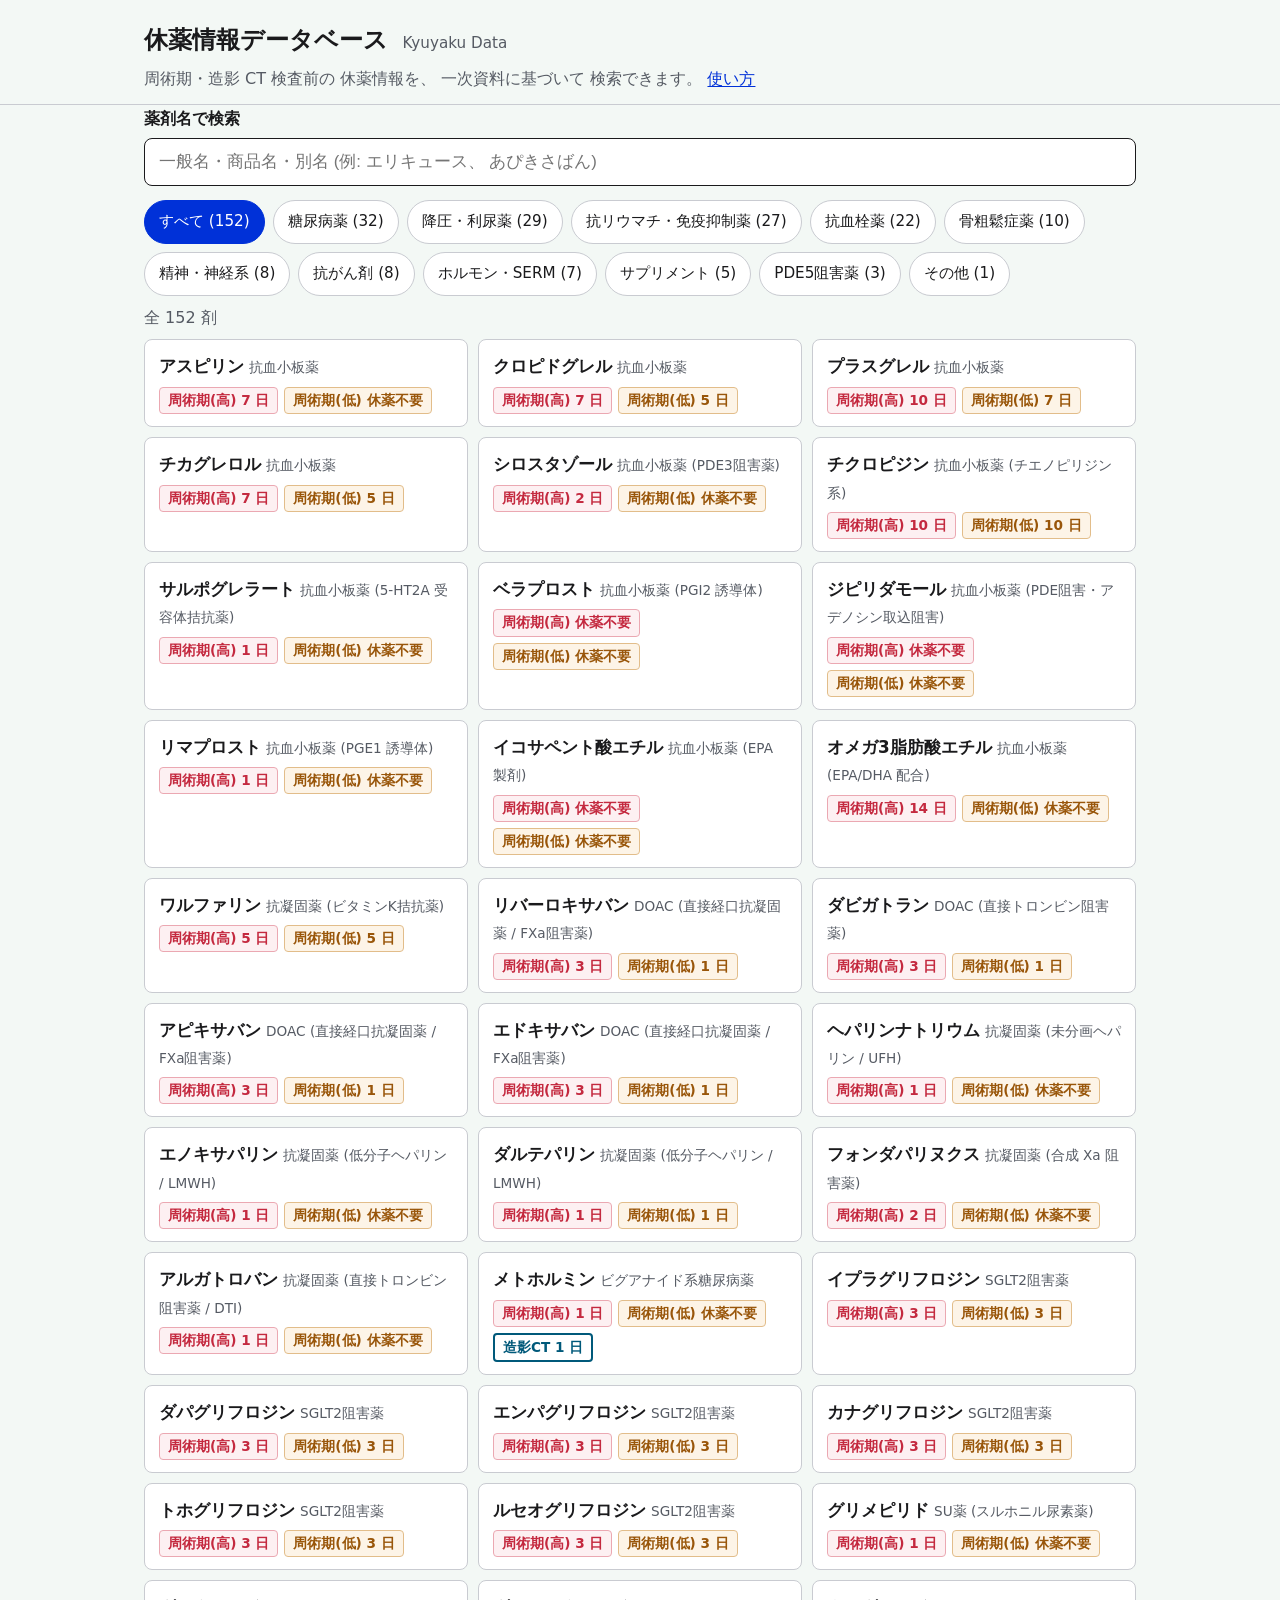
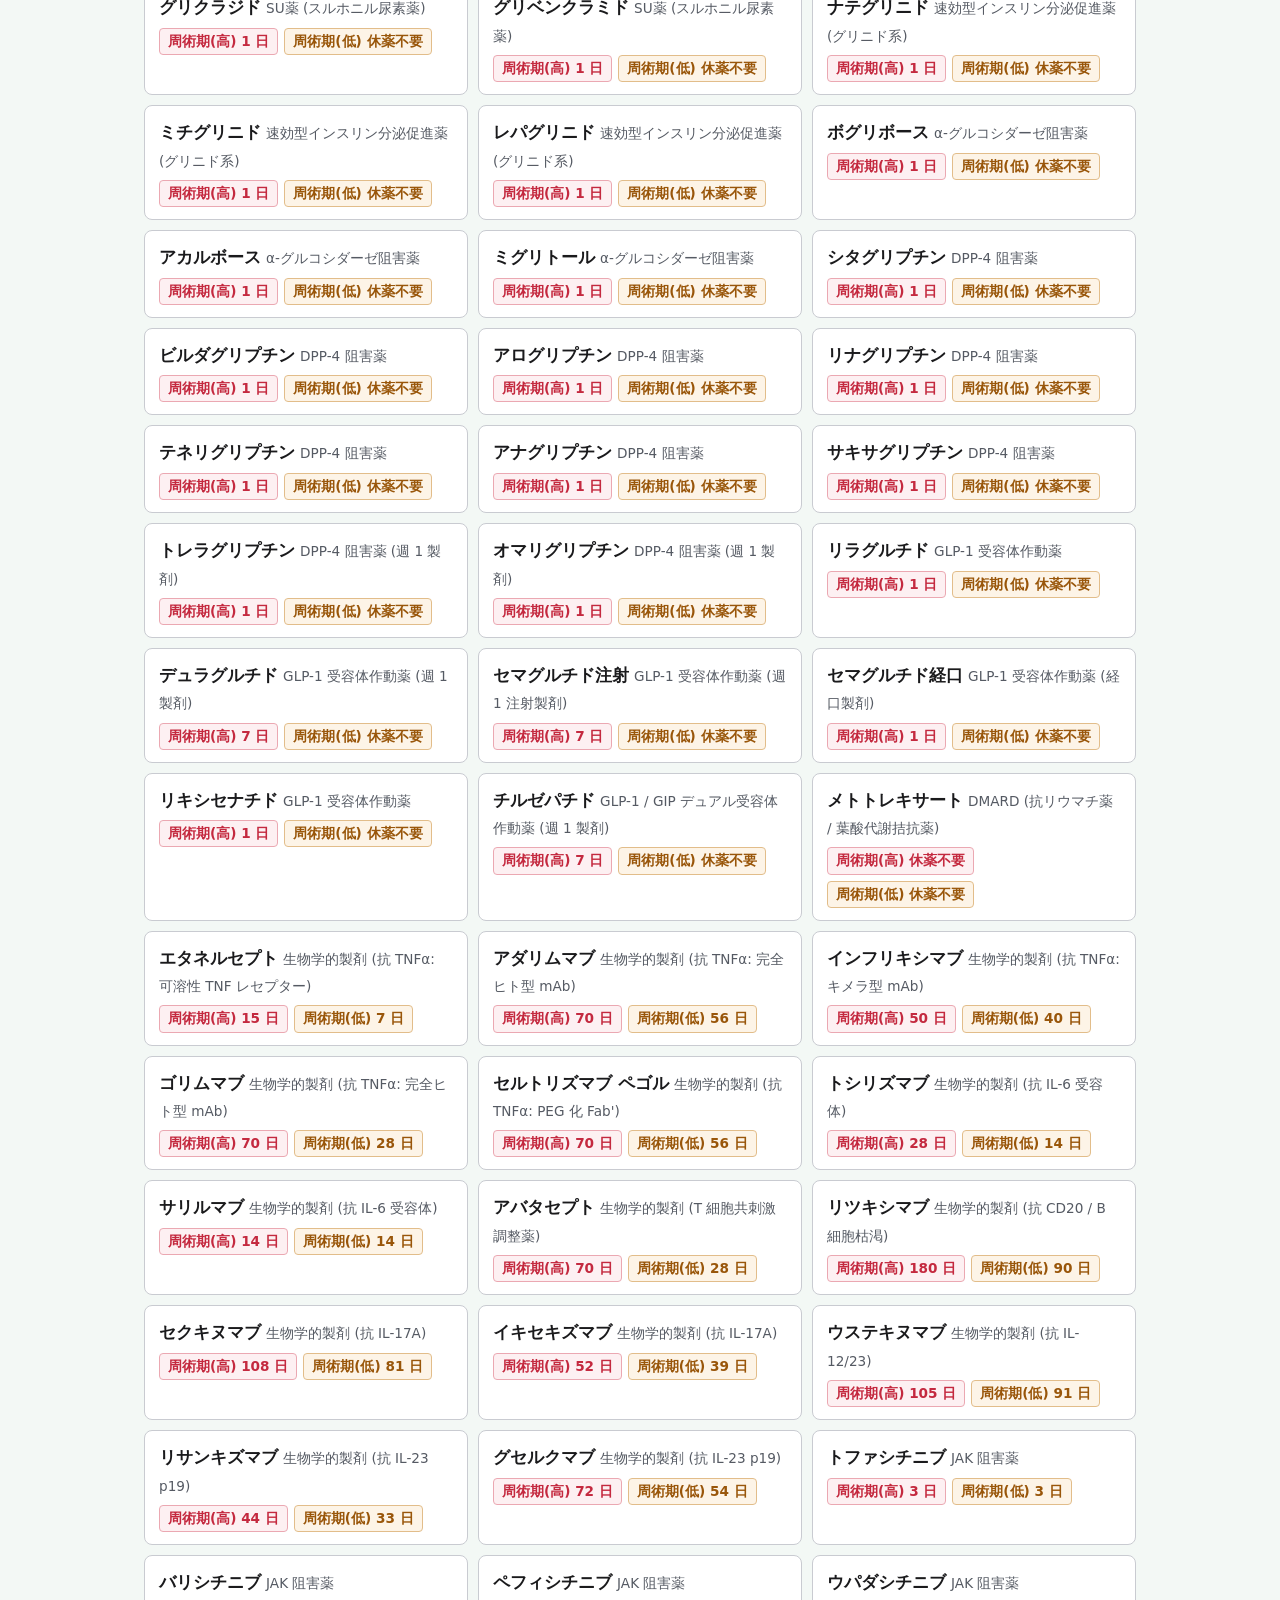
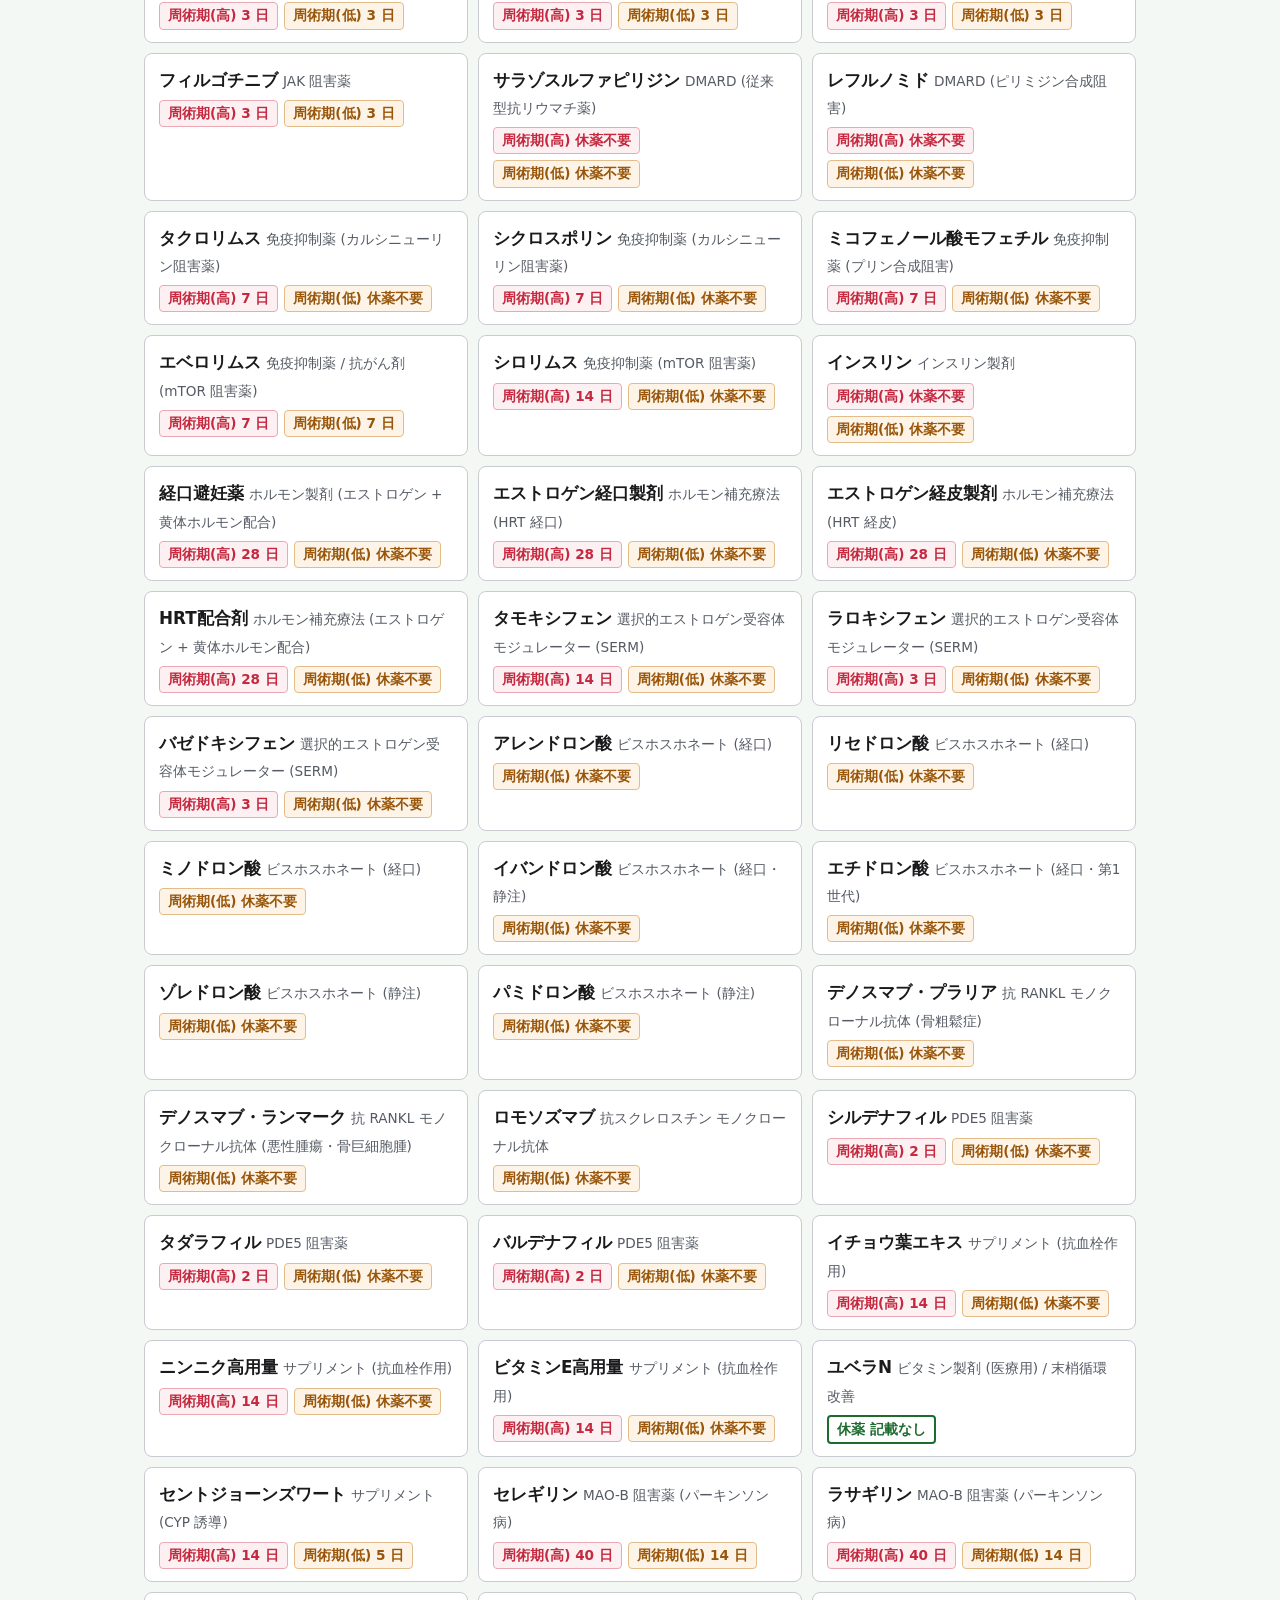
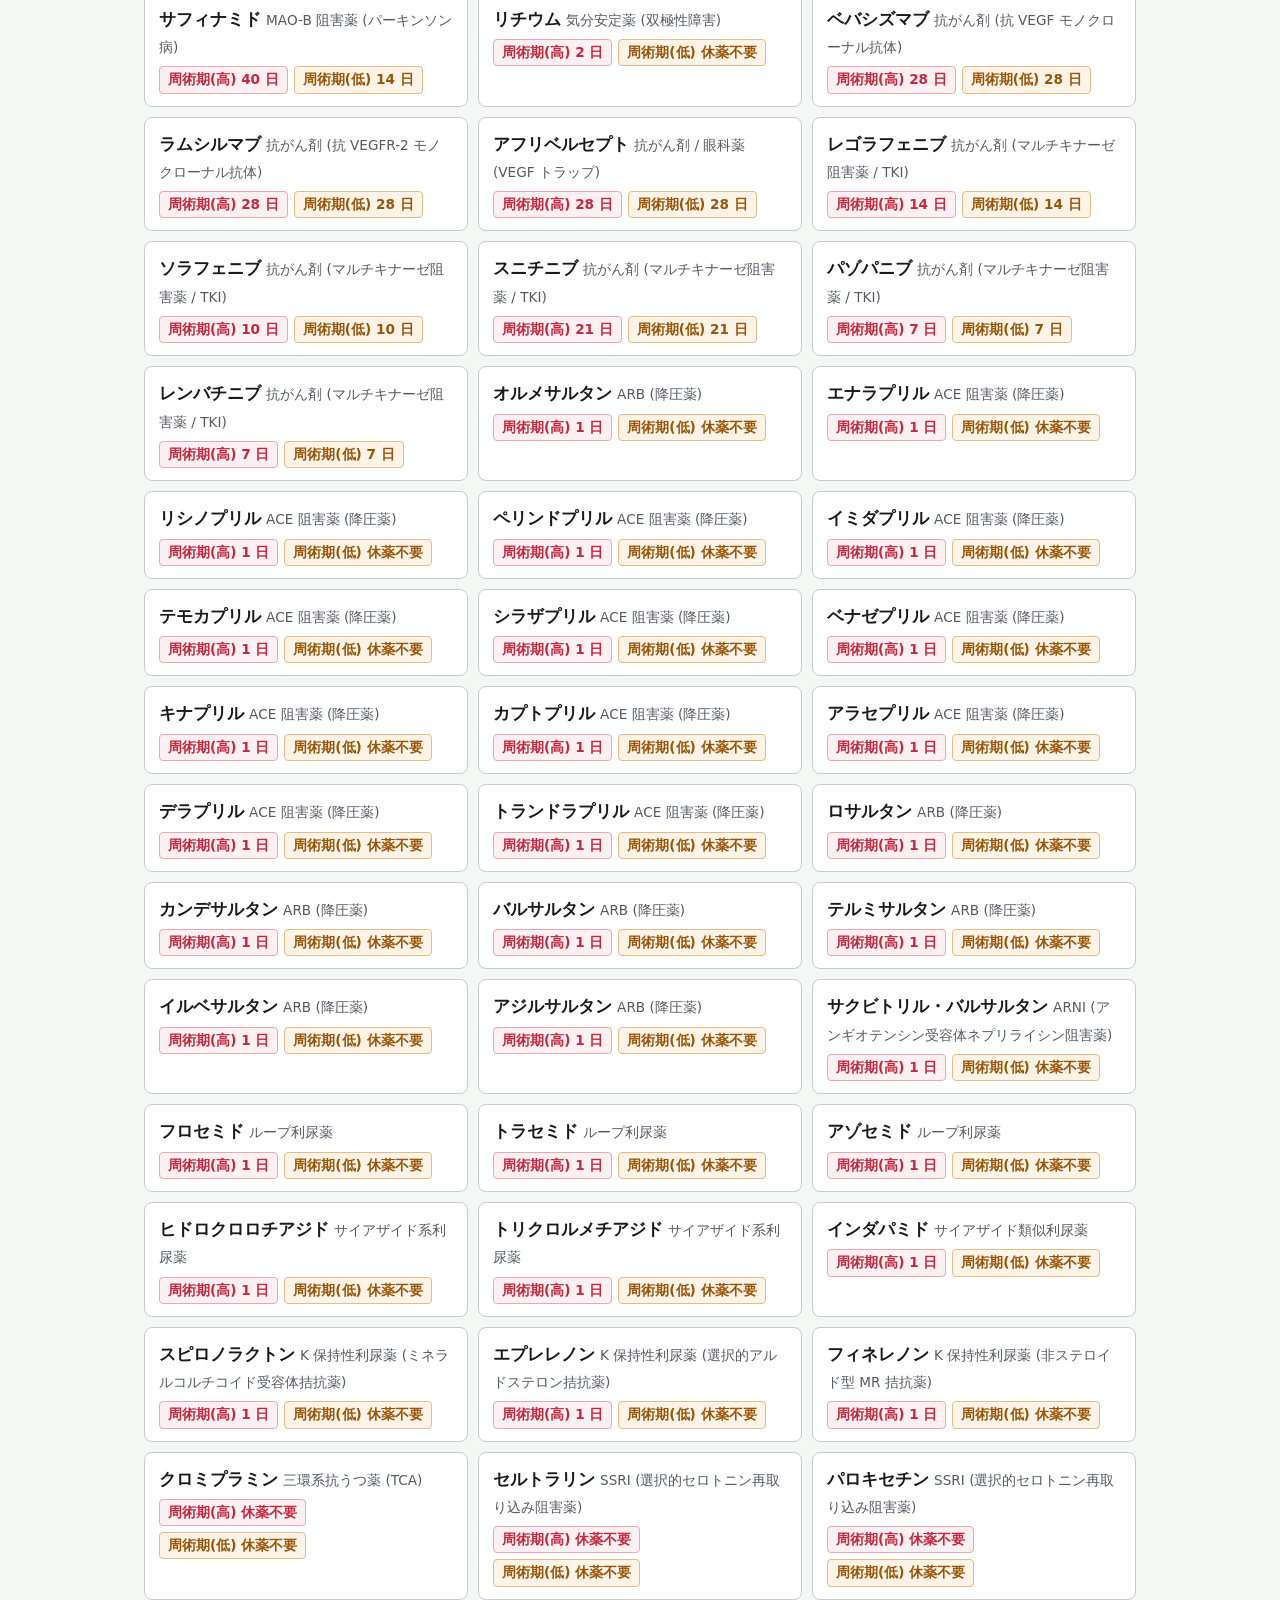
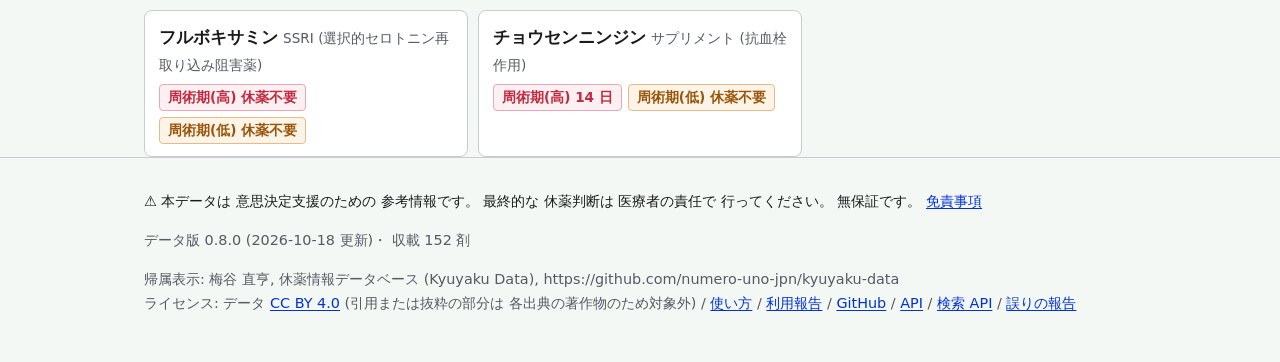
==== commit 0535ed25: "Sync data v0.8.0 (source 3387b8f)" ====
--- a/index.html
+++ b/index.html
@@ -40,6 +40,7 @@
       ライセンス: データ <a href="https://creativecommons.org/licenses/by/4.0/deed.ja">CC BY 4.0</a>
       (引用または抜粋の部分は 各出典の著作物のため対象外) /
       <a href="guide.html">使い方</a> /
+      <a href="https://docs.google.com/forms/d/e/1FAIpQLSfHIxbqLm4XuO1nWAMrJVIOAkKdi_uDpndWw0CVE17Jb6cC_A/viewform">利用報告</a> /
       <a href="https://github.com/numero-uno-jpn/kyuyaku-data">GitHub</a> /
       <a href="v1/">API</a> /
       <a href="search-api.html">検索 API</a> /
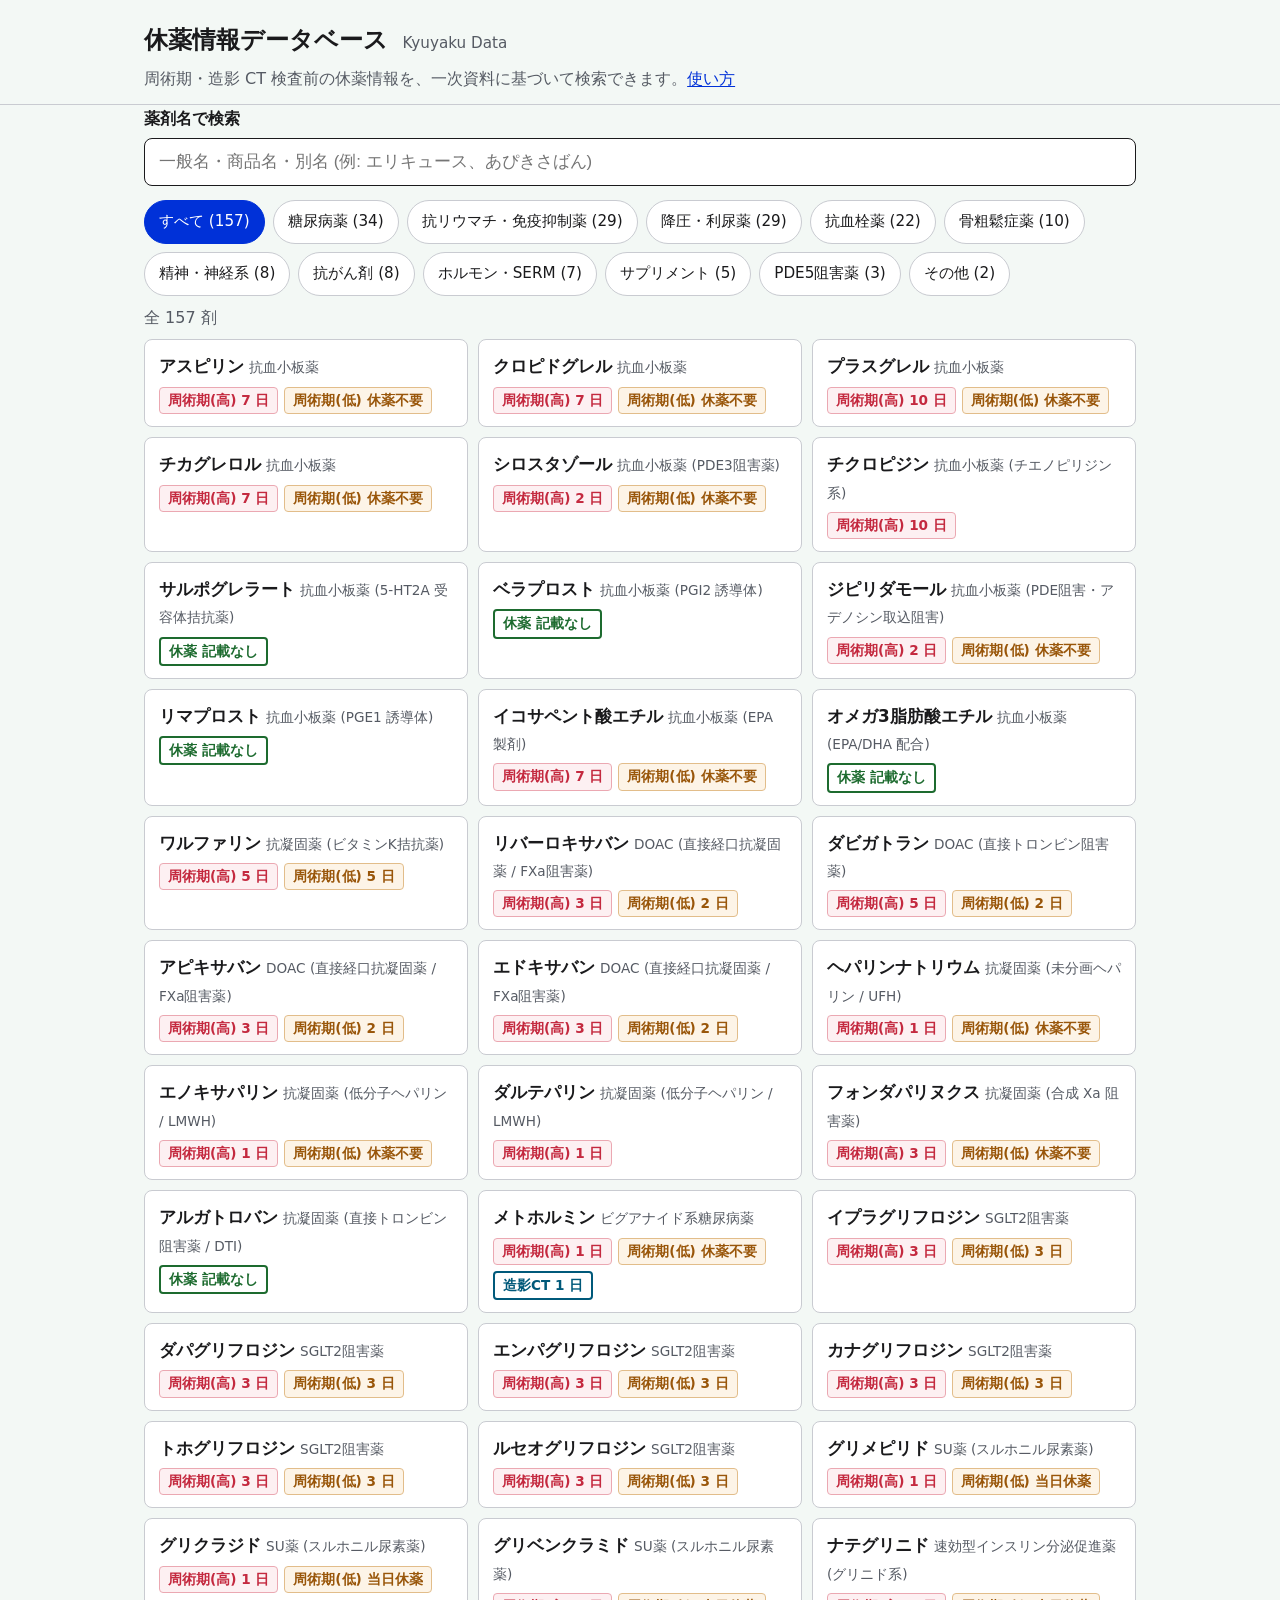
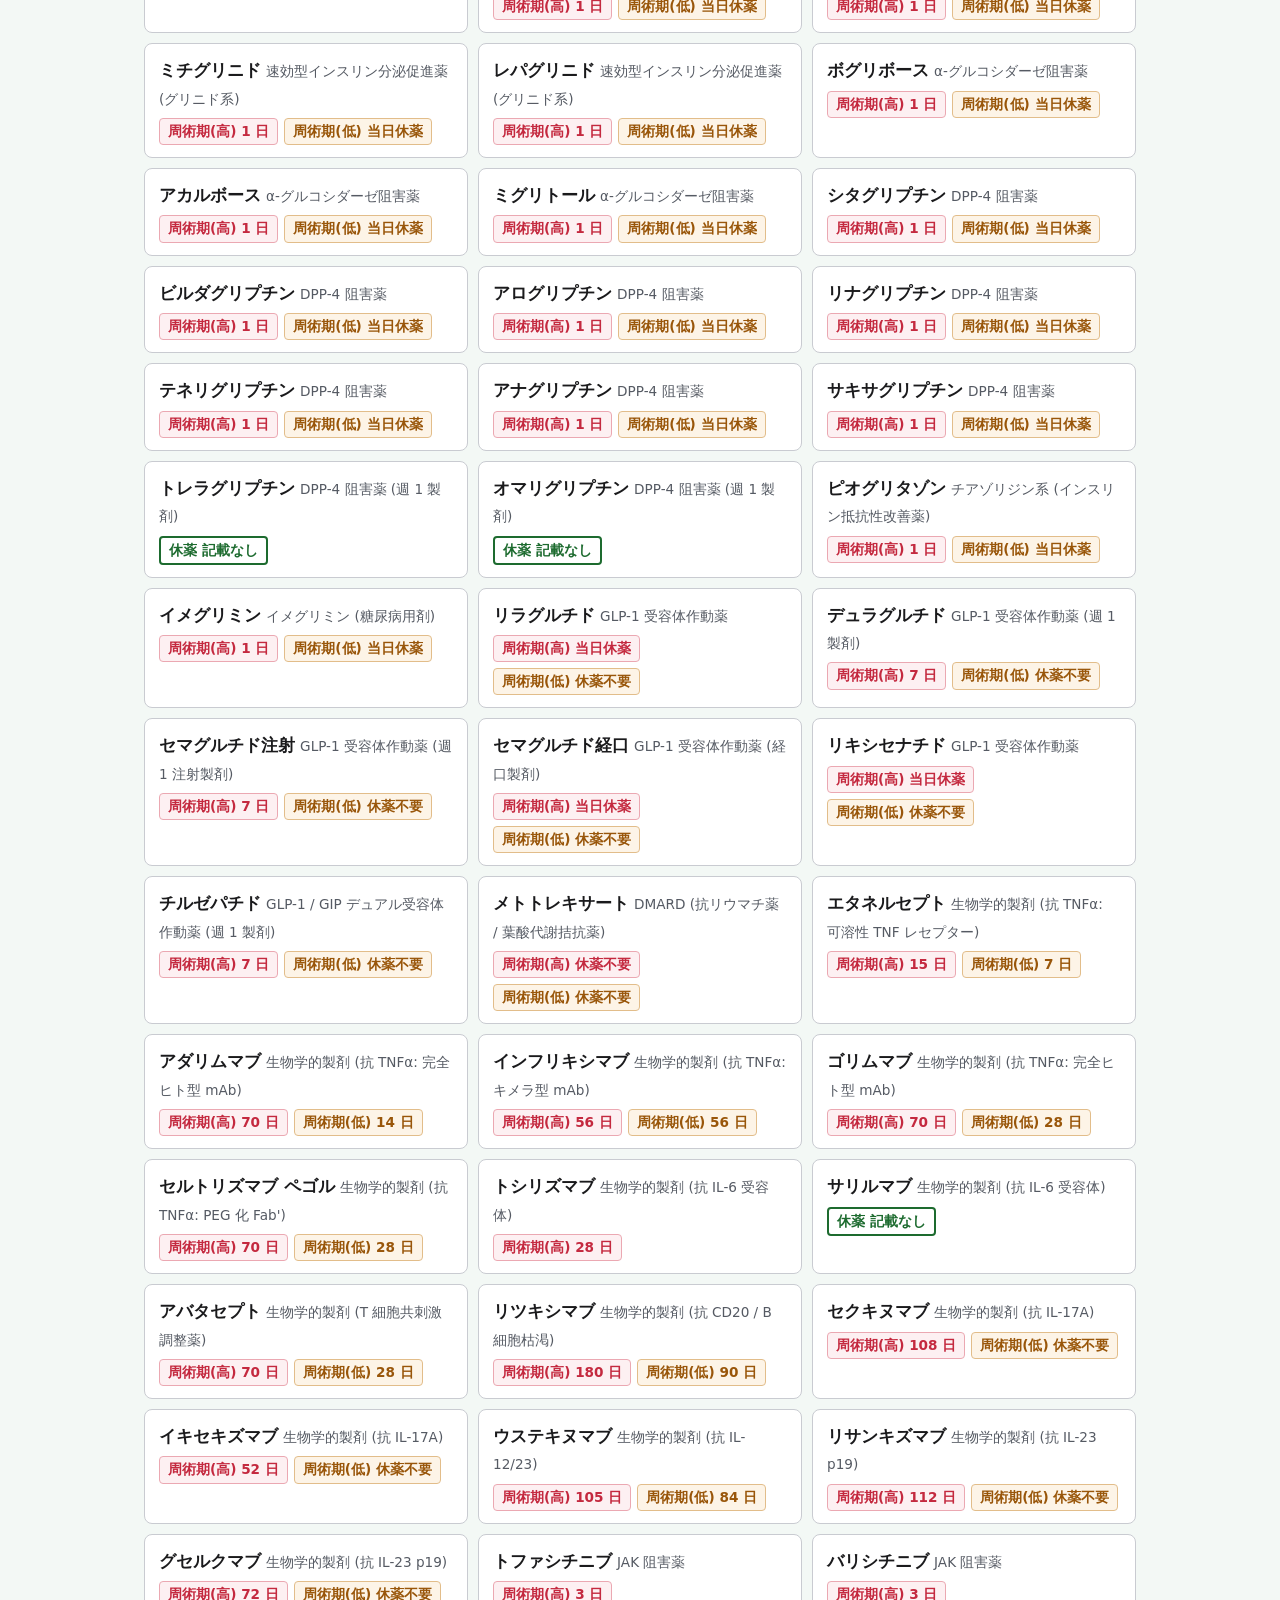
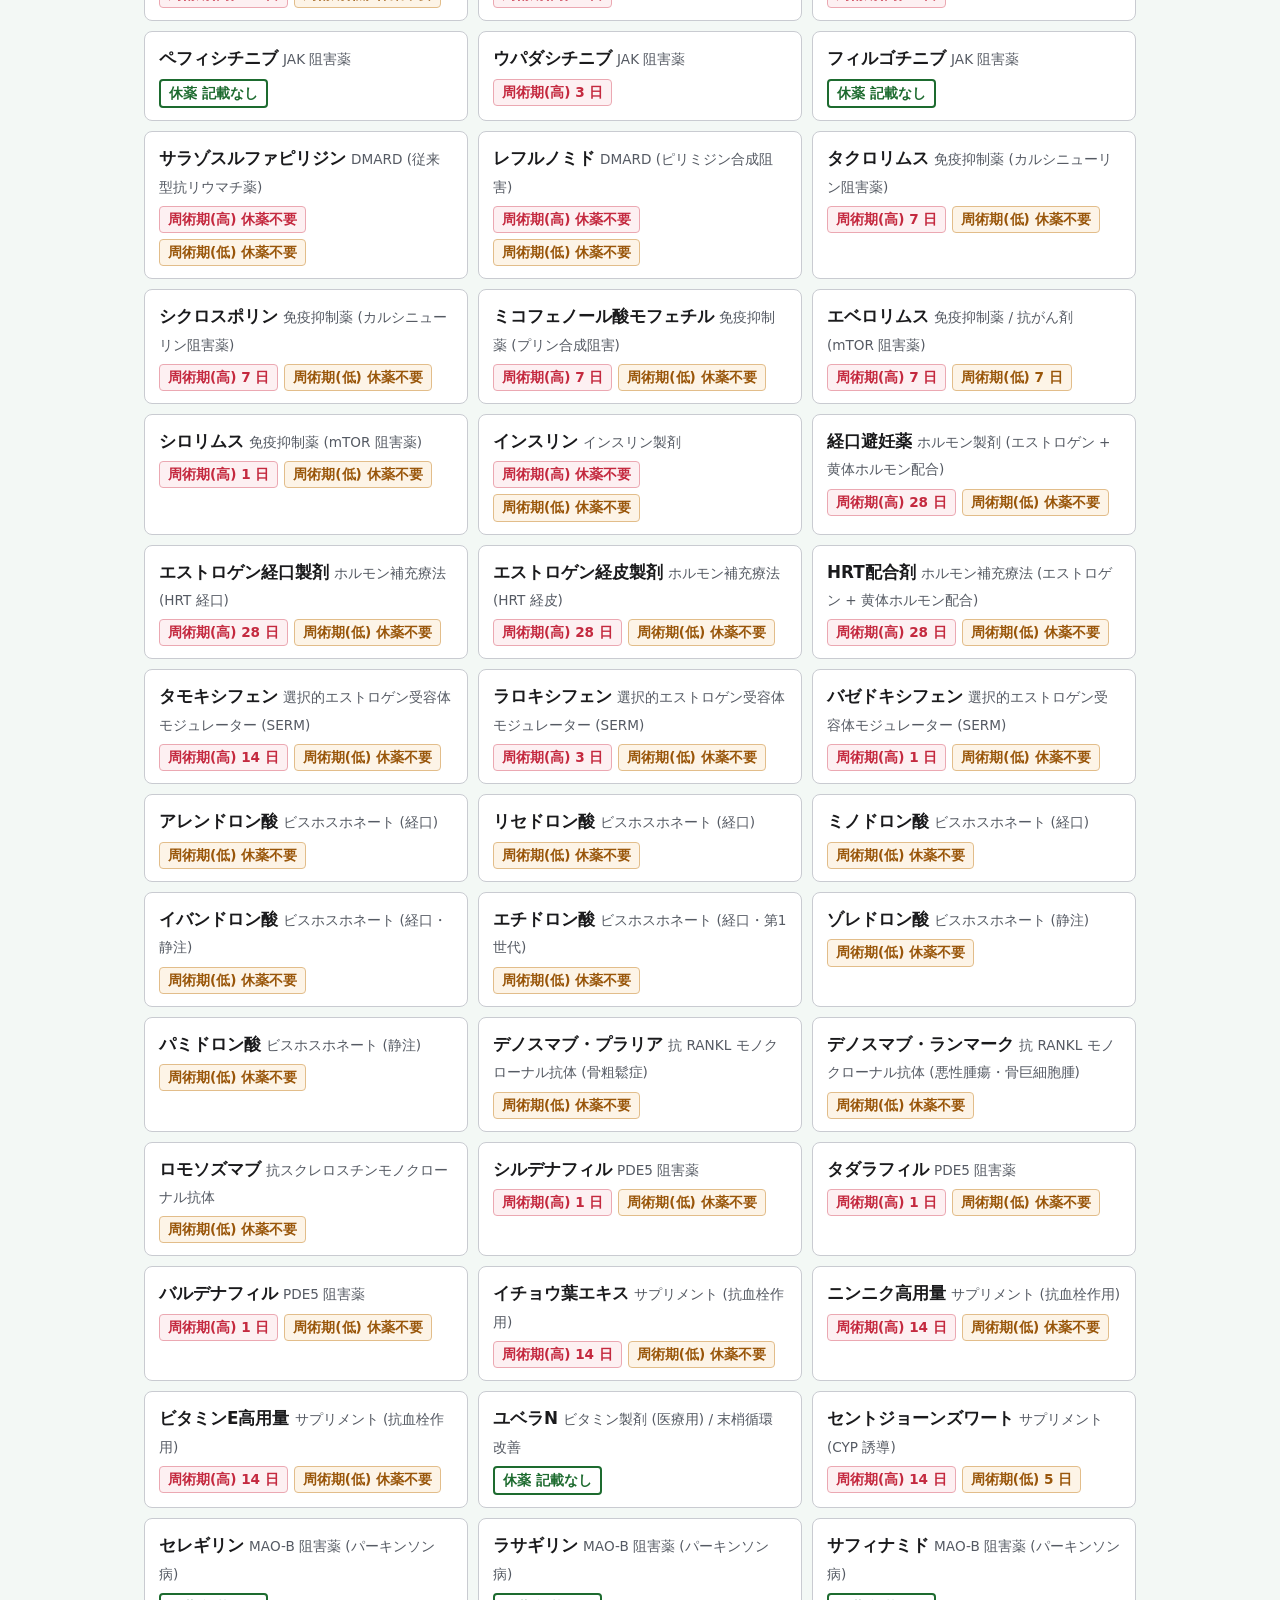
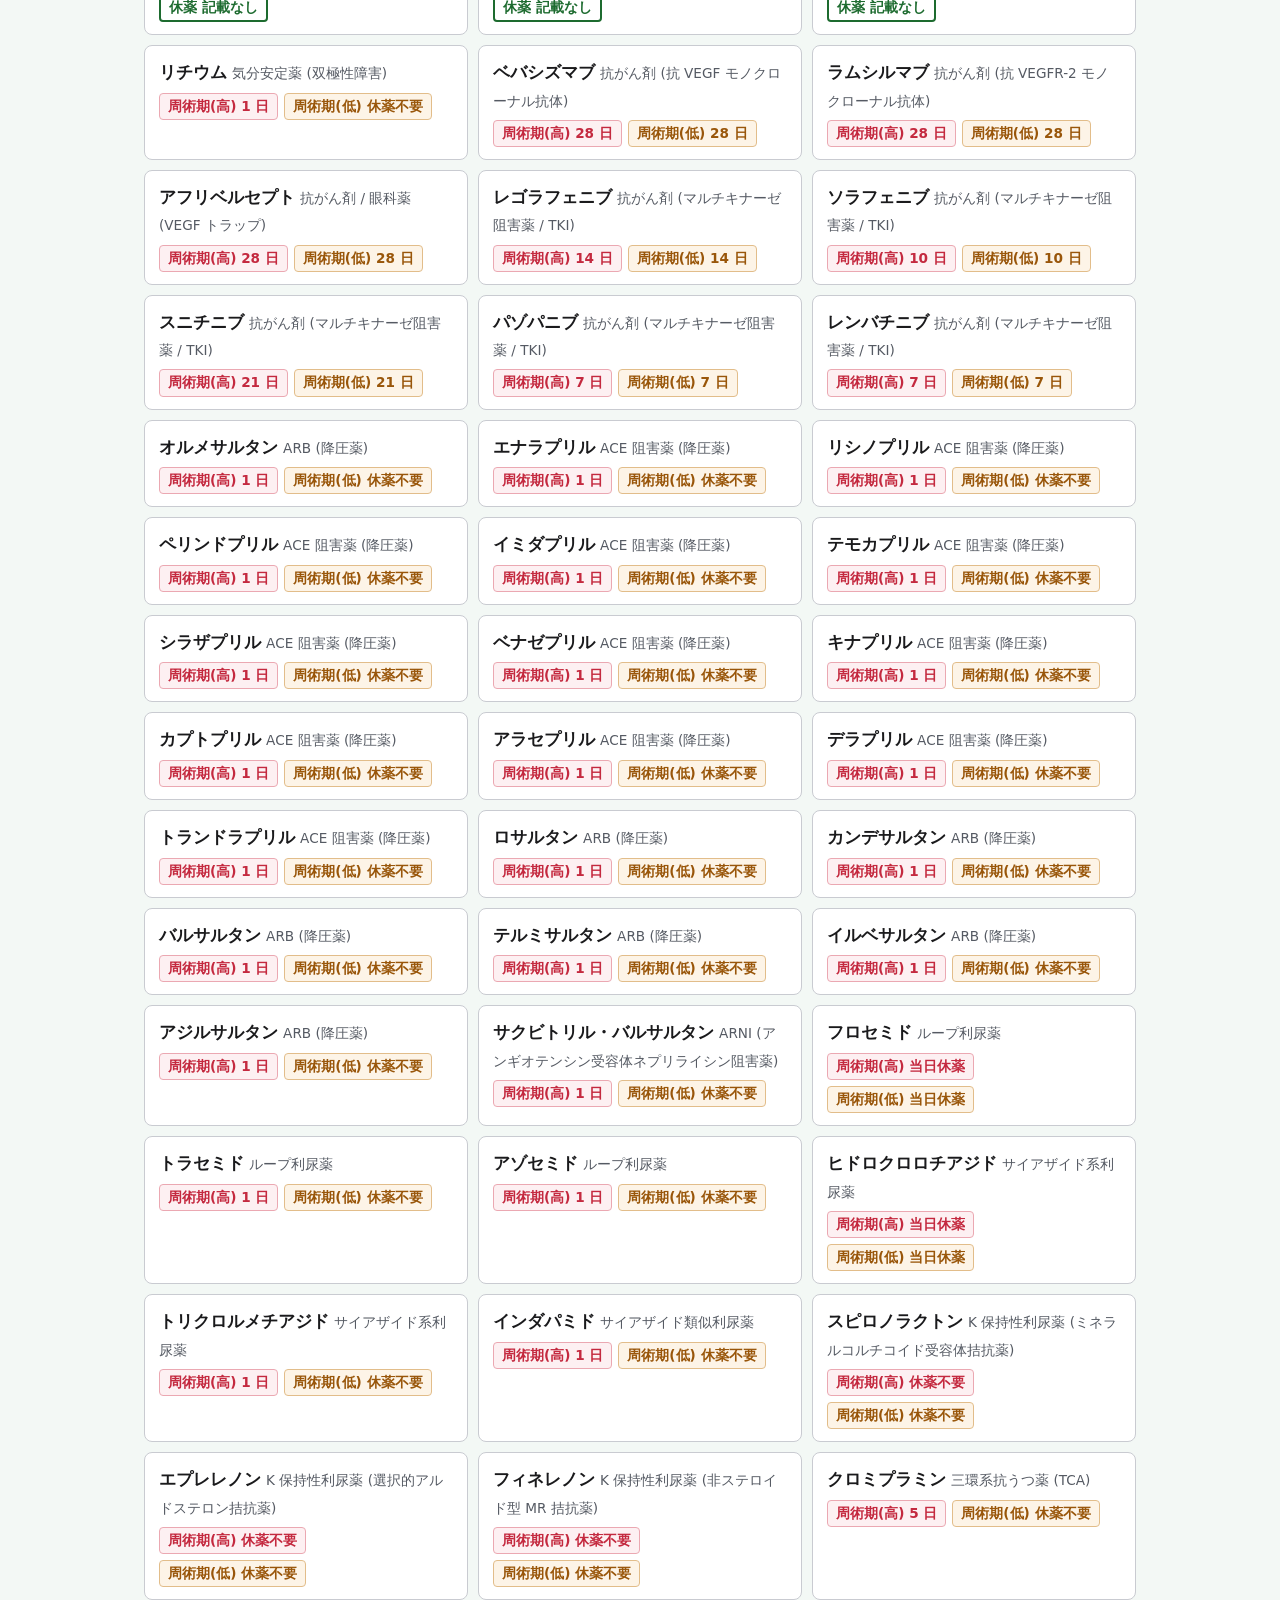
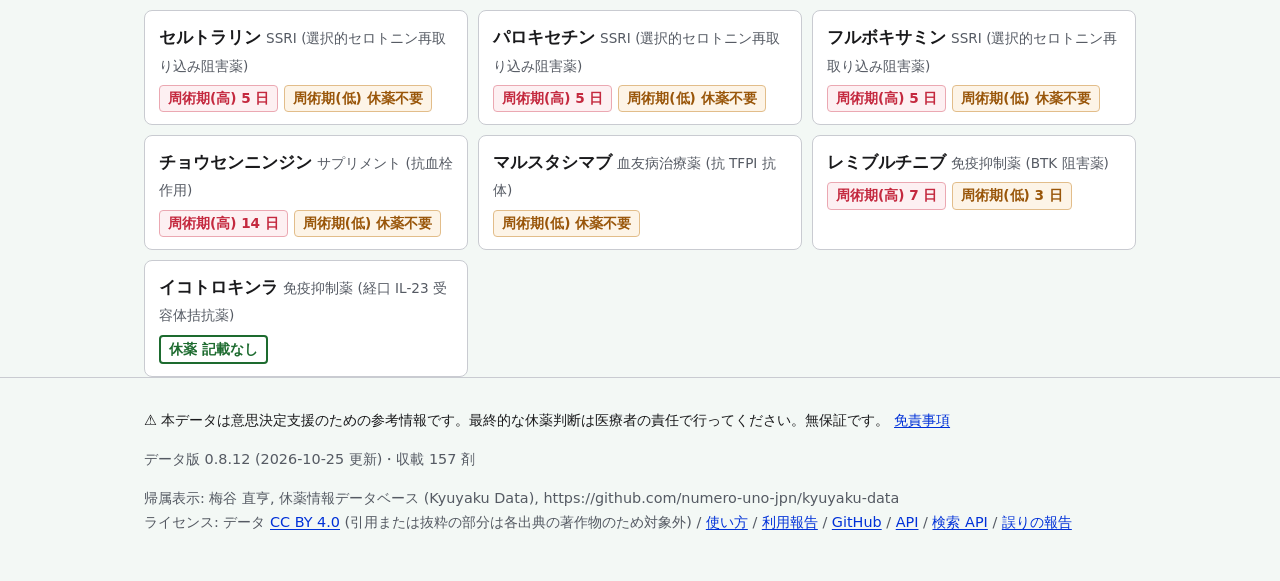
==== commit 0da5d732: "Sync data v0.8.12 (source 13854ec)" ====
--- a/index.html
+++ b/index.html
@@ -12,7 +12,7 @@
 <header class="site-header">
   <div class="wrap">
     <a class="site-title" href="#/">休薬情報データベース <span class="en">Kyuyaku Data</span></a>
-    <p class="site-lead">周術期・造影 CT 検査前の 休薬情報を、 一次資料に基づいて 検索できます。 <a href="guide.html">使い方</a></p>
+    <p class="site-lead">周術期・造影 CT 検査前の休薬情報を、一次資料に基づいて検索できます。<a href="guide.html">使い方</a></p>
   </div>
 </header>
 
@@ -21,7 +21,7 @@
     <div class="search">
       <label id="search-label" for="q">薬剤名で検索</label>
       <input id="q" type="search" autocomplete="off" spellcheck="false"
-             placeholder="一般名・商品名・別名 (例: エリキュース、 あぴきさばん)">
+             placeholder="一般名・商品名・別名 (例: エリキュース、あぴきさばん)">
     </div>
     <div id="groups" class="chips" role="group" aria-label="薬効分類で絞り込み"></div>
     <p id="status" class="status" aria-live="polite"></p>
@@ -33,12 +33,12 @@
 
 <footer class="site-footer">
   <div class="wrap">
-    <p class="warn">⚠ 本データは 意思決定支援のための 参考情報です。 最終的な 休薬判断は 医療者の責任で 行ってください。 無保証です。
+    <p class="warn">⚠ 本データは意思決定支援のための参考情報です。最終的な休薬判断は医療者の責任で行ってください。無保証です。
       <a href="https://github.com/numero-uno-jpn/kyuyaku-data/blob/main/DISCLAIMER.md">免責事項</a></p>
     <p id="meta-line"></p>
     <p>帰属表示: 梅谷 直亨, 休薬情報データベース (Kyuyaku Data), https://github.com/numero-uno-jpn/kyuyaku-data<br>
       ライセンス: データ <a href="https://creativecommons.org/licenses/by/4.0/deed.ja">CC BY 4.0</a>
-      (引用または抜粋の部分は 各出典の著作物のため対象外) /
+      (引用または抜粋の部分は各出典の著作物のため対象外) /
       <a href="guide.html">使い方</a> /
       <a href="https://docs.google.com/forms/d/e/1FAIpQLSfHIxbqLm4XuO1nWAMrJVIOAkKdi_uDpndWw0CVE17Jb6cC_A/viewform">利用報告</a> /
       <a href="https://github.com/numero-uno-jpn/kyuyaku-data">GitHub</a> /
--- a/assets/style.css
+++ b/assets/style.css
@@ -1,7 +1,7 @@
-/* 休薬情報データベース 検索サイト — デジタル庁デザインシステムの 基準 (コントラスト・フォーカス・タップ領域) に 準拠 */
+/* 休薬情報データベース検索サイト — デジタル庁デザインシステムの基準 (コントラスト・フォーカス・タップ領域) に準拠 */
 :root {
-  --bg: #f3f8f5;        /* ごく淡い ミントグリーン */
-  --surface: #ffffff;   /* カード・ボタン・入力欄 (背景より 一段 明るく) */
+  --bg: #f3f8f5;        /* ごく淡いミントグリーン */
+  --surface: #ffffff;   /* カード・ボタン・入力欄 (背景より一段明るく) */
   --subtle: #e8f1eb;    /* 表の見出し・引用・目次 */
   --text: #1a1a1c;
   --muted: #555a63;
@@ -11,8 +11,8 @@
   --focus-ring: #1a1a1c;
   --primary: #0031d8;
   --on-primary: #ffffff;
-  --high: #b3001b;      /* 周術期 高リスク */
-  --low: #8a4b00;       /* 周術期 低リスク */
+  --high: #b3001b;      /* 周術期高リスク */
+  --low: #8a4b00;       /* 周術期低リスク */
   --high-badge: #c4293f; --high-fill: #fdf0f2; --high-line: #eba8b2;   /* 一覧バッジ (淡め) */
   --low-badge: #99560a;  --low-fill: #fdf4e7;  --low-line: #e2bd8a;
   --ct: #00597a;        /* 造影CT */
@@ -70,7 +70,7 @@
 .site-title .en { font-size: .95rem; font-weight: 500; color: var(--muted); margin-left: .4em; }
 .site-lead { margin: 4px 0 0; color: var(--muted); }
 main { padding: 20px 16px 40px; outline: none; }
-main:focus, main:focus-visible { outline: none; box-shadow: none; }  /* 画面遷移時の プログラム的 フォーカス用 */
+main:focus, main:focus-visible { outline: none; box-shadow: none; }  /* 画面遷移時のプログラム的フォーカス用 */
 
 .search label { display: block; font-weight: 700; margin-bottom: 6px; }
 .search input {
@@ -120,6 +120,11 @@
 .big .box.high { color: var(--high); } .big .box.low { color: var(--low); }
 .big .box.ct { color: var(--ct); } .big .box.ok { color: var(--ok); }
 .note { background: var(--note-bg); border-left: 4px solid var(--note-border); padding: 10px 14px; margin: 10px 0; border-radius: 4px; }
+/* 作者の解釈 (原典の記述ではない) — 補足 (黄) と色を分ける */
+.interp { background: var(--surface); border: 1px solid var(--border); border-left: 4px solid var(--muted); padding: 10px 14px; margin: 10px 0; border-radius: 4px; }
+.tags { color: var(--muted); font-size: .85rem; margin-top: 4px; }
+.tags strong { color: var(--text); }
+.interp-ref { font-size: .9rem; margin: 2px 0 0; }
 .detail h2 { font-size: 1.2rem; margin: 26px 0 8px; padding-bottom: 4px; border-bottom: 1px solid var(--border); }
 .hint { color: var(--muted); font-size: .9rem; margin: 4px 0 8px; }
 .table-scroll { overflow-x: auto; }
